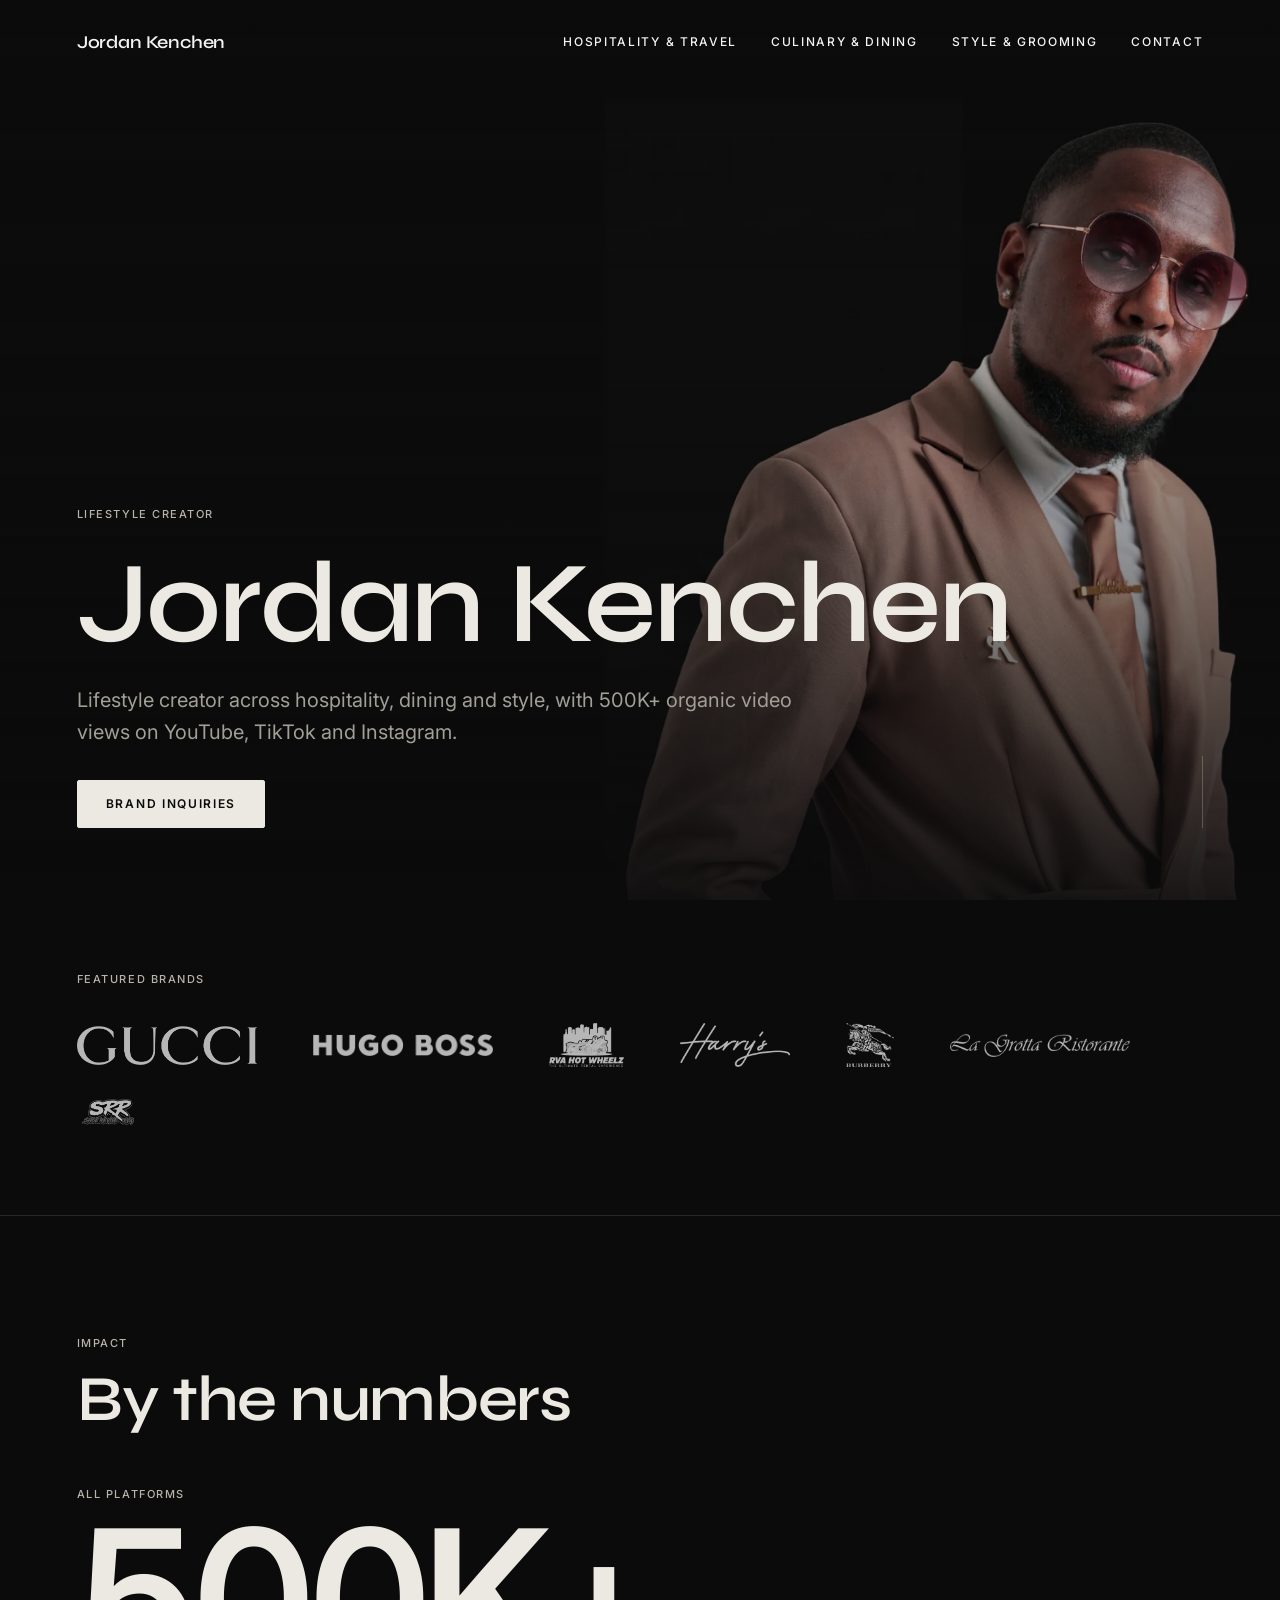
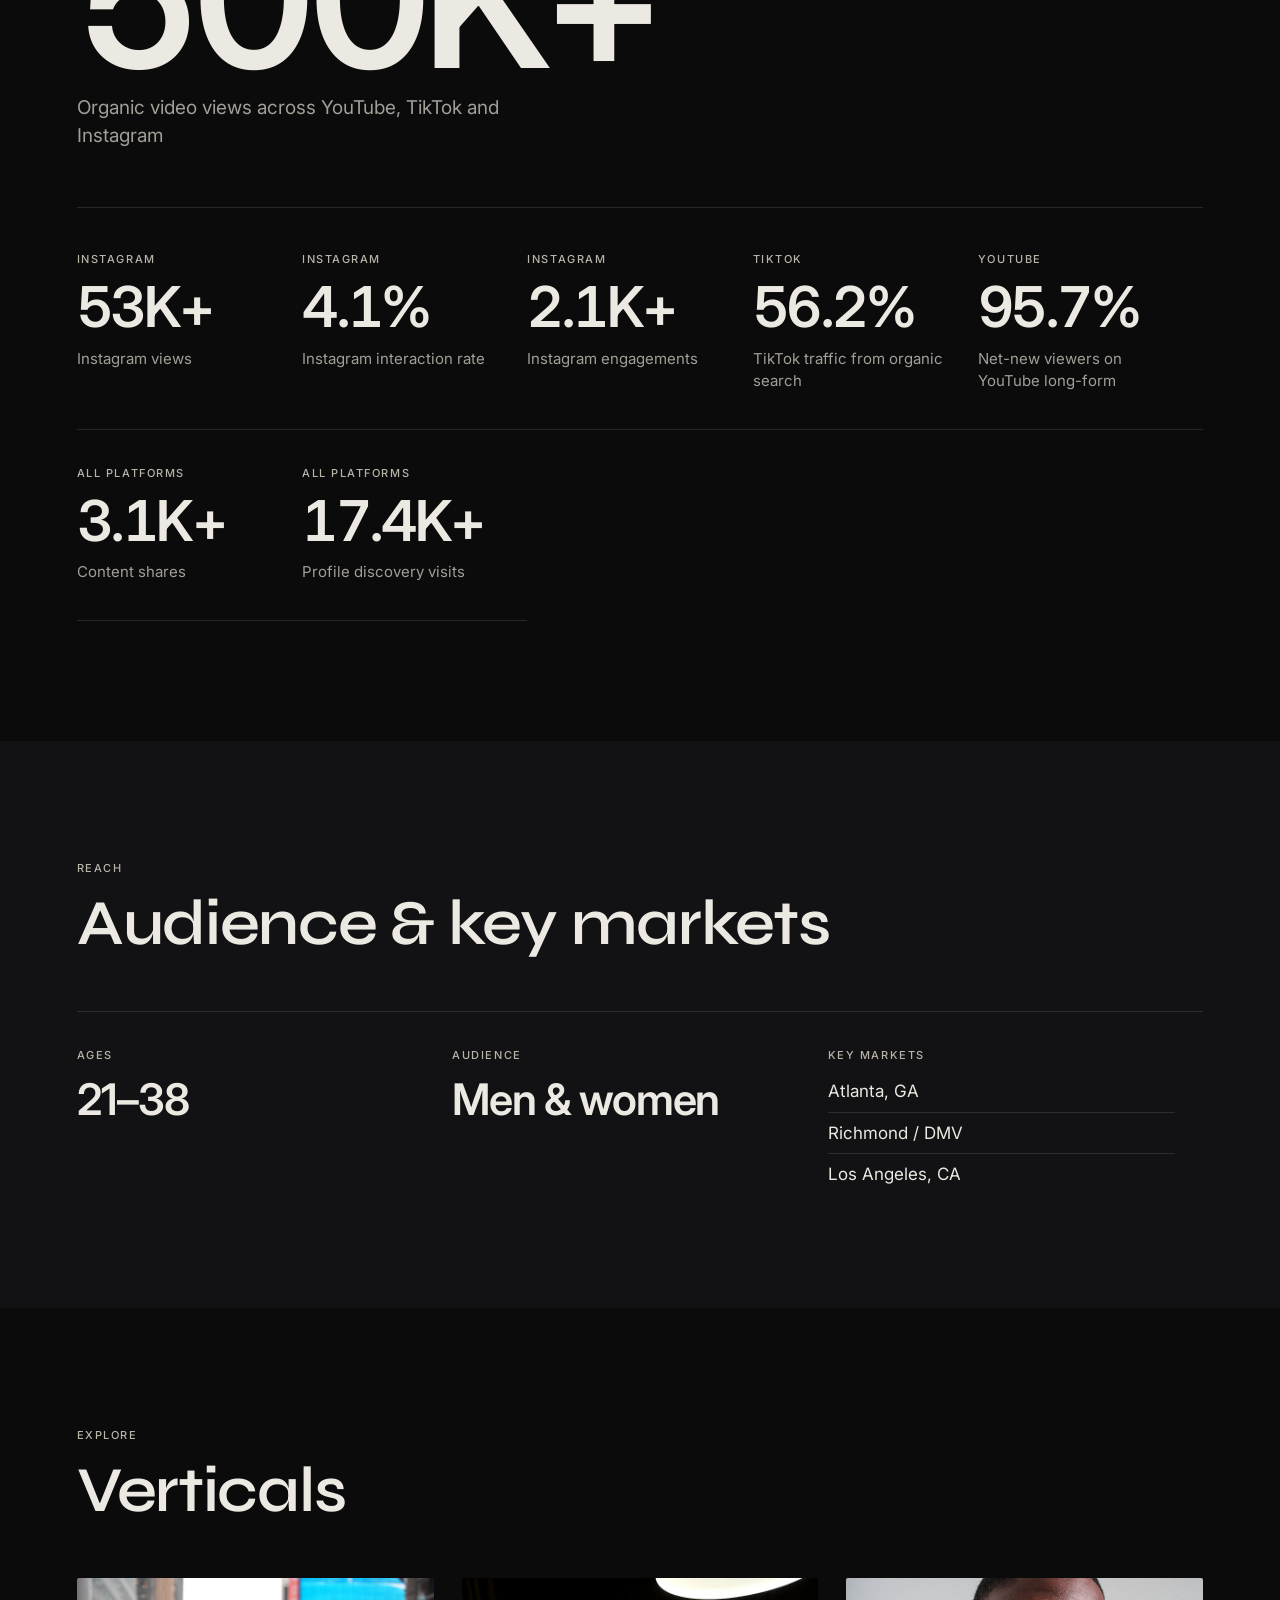
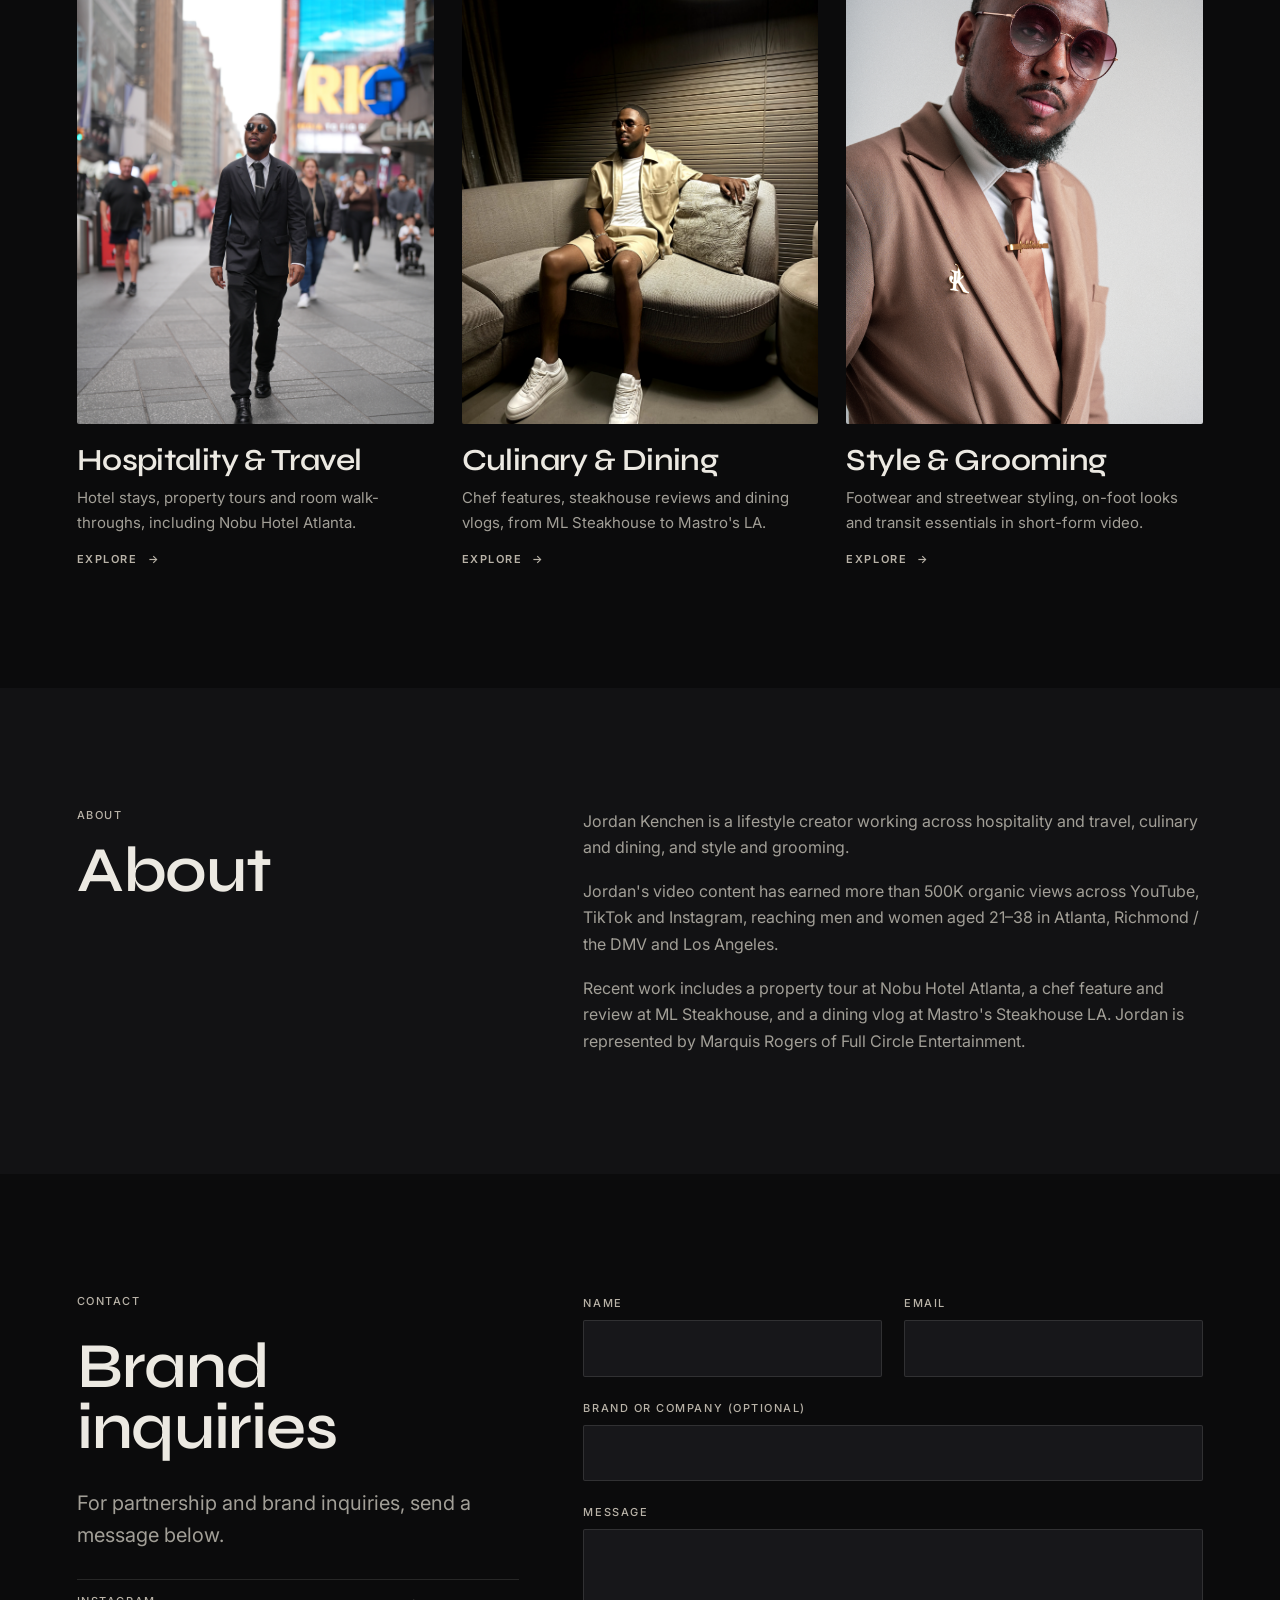
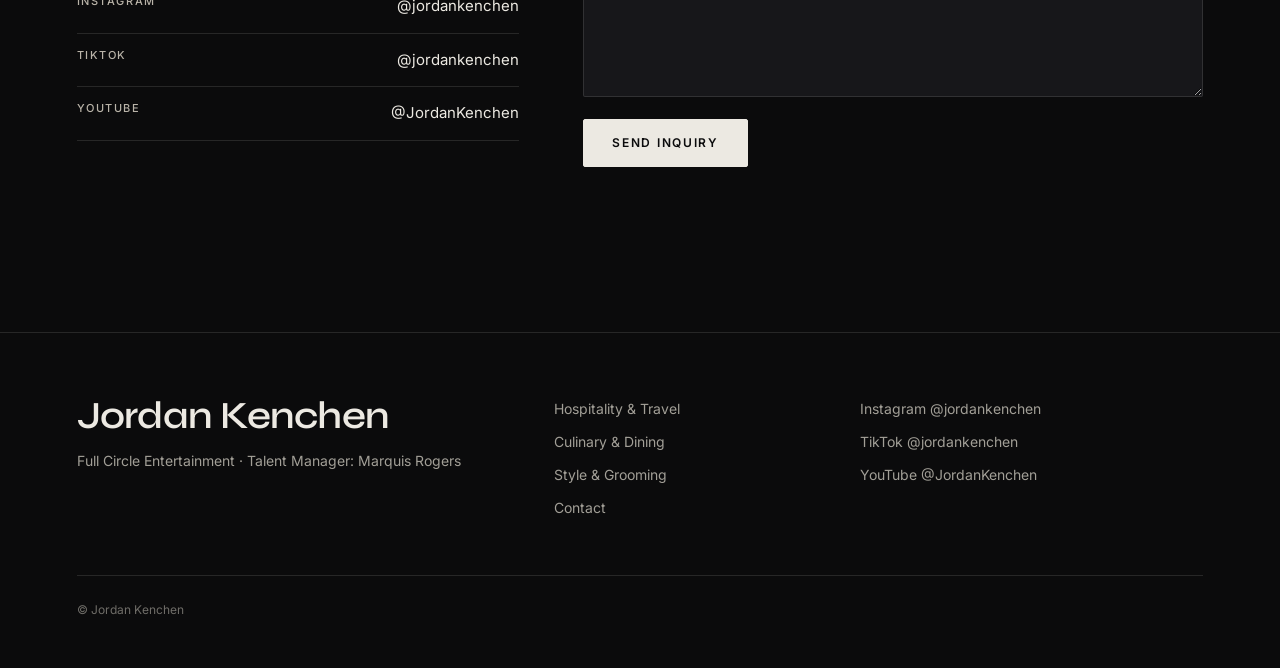
==== index.html @ 350a2467 "first commit" ====
<!doctype html>
<html lang="en">
<head>
  <meta charset="utf-8">
  <meta name="viewport" content="width=device-width, initial-scale=1">
  <title>Jordan Kenchen | Media Kit</title>
  <meta name="description" content="Jordan Kenchen is a lifestyle creator. Media kit and brand partnership portfolio, managed by Full Circle Management.">
  <meta name="theme-color" content="#0b0b0c">
  <meta property="og:type" content="website">
  <meta property="og:site_name" content="Jordan Kenchen">
  <meta property="og:title" content="Jordan Kenchen | Media Kit">
  <meta property="og:description" content="Jordan Kenchen is a lifestyle creator. Media kit and brand partnership portfolio, managed by Full Circle Management.">
  <meta property="og:image" content="/og-cover.jpg">
  <meta name="twitter:card" content="summary_large_image">
  <meta name="twitter:title" content="Jordan Kenchen | Media Kit">
  <meta name="twitter:description" content="Jordan Kenchen is a lifestyle creator. Media kit and brand partnership portfolio, managed by Full Circle Management.">
  <meta name="twitter:image" content="/og-cover.jpg">
  <link rel="icon" href="/favicon.svg" type="image/svg+xml">
  <link rel="preconnect" href="https://fonts.googleapis.com">
  <link rel="preconnect" href="https://fonts.gstatic.com" crossorigin>
  <link rel="stylesheet" href="https://fonts.googleapis.com/css2?family=Inter:wght@400;500;600&amp;family=Syne:wght@500;600;700&amp;display=swap">
  <link rel="stylesheet" href="/assets/css/style.css">
  <link rel="preload" as="fetch" href="/data/site.json" crossorigin>
  <link rel="preload" as="fetch" href="/data/home.json" crossorigin>
  <script>document.documentElement.classList.add('js')</script>
</head>
<body data-page="home">
  <a class="skip-link" href="#main">Skip to content</a>
  <header class="site-header" id="site-header">
    <a class="brand" href="/">Jordan Kenchen</a>
    <nav class="nav" aria-label="Primary">
      <a href="/hospitality-travel/">Hospitality &amp; Travel</a>
      <a href="/culinary-dining/">Culinary &amp; Dining</a>
      <a href="/style-grooming/">Style &amp; Grooming</a>
      <a href="/#contact">Contact</a>
    </nav>
    <button class="menu-btn" type="button" aria-expanded="false" aria-controls="menu">
      <span class="menu-btn__label">Menu</span><span class="menu-btn__bars" aria-hidden="true"></span>
    </button>
  </header>
  <div class="menu" id="menu">
    <nav class="menu-nav" aria-label="Mobile">
      <a href="/hospitality-travel/">Hospitality &amp; Travel</a>
      <a href="/culinary-dining/">Culinary &amp; Dining</a>
      <a href="/style-grooming/">Style &amp; Grooming</a>
      <a href="/#contact">Contact</a>
    </nav>
  </div>
  <noscript><p class="notice-bar">Please enable JavaScript to view this page.</p></noscript>
  <main id="main">
    <section class="hero" id="hero" aria-label="Introduction"></section>
    <section class="trust" id="logos" aria-label="Brands"></section>
    <section class="section" id="stats"></section>
    <section class="section section--raised" id="audience"></section>
    <section class="section" id="verticals"></section>
    <section class="section section--raised" id="about"></section>
    <section class="section" id="contact">
      <div class="wrap contact">
        <div class="contact__side">
          <p class="eyebrow reveal">Contact</p>
          <h2 class="display h-section reveal" id="contact-heading">Brand inquiries</h2>
          <p class="lede reveal" id="contact-intro"></p>
          <div id="contact-socials"></div>
        </div>
        <form class="form reveal" id="contact-form" action="https://api.web3forms.com/submit" method="POST">
          <input type="hidden" name="access_key" value="YOUR_WEB3FORMS_ACCESS_KEY">
          <input type="hidden" name="subject" value="New brand inquiry: Jordan Kenchen">
          <div class="hp" aria-hidden="true">
            <label>Leave this empty <input type="checkbox" name="botcheck" tabindex="-1" autocomplete="off"></label>
          </div>
          <div class="form__row">
            <div class="field">
              <label for="f-name">Name</label>
              <input id="f-name" name="name" type="text" autocomplete="name" required>
            </div>
            <div class="field">
              <label for="f-email">Email</label>
              <input id="f-email" name="email" type="email" autocomplete="email" required>
            </div>
          </div>
          <div class="field">
            <label for="f-company">Brand or company (optional)</label>
            <input id="f-company" name="company" type="text" autocomplete="organization">
          </div>
          <div class="field">
            <label for="f-message">Message</label>
            <textarea id="f-message" name="message" required></textarea>
          </div>
          <div>
            <button class="btn btn--primary" type="submit">Send inquiry</button>
          </div>
          <p class="form__status" id="form-status" role="status" aria-live="polite"></p>
        </form>
      </div>
    </section>
  </main>
  <footer class="footer" id="footer"></footer>
  <script type="module" src="/assets/js/app.js"></script>
</body>
</html>
---- assets/css/style.css ----
/* Jordan Kenchen media kit — dark editorial luxury. Tokens from the project brief, section 6. */

:root {
  --bg: #0b0b0c;
  --bg-raised: #121214;
  --bg-card: #17171a;
  --text: #ece9e2;
  --text-dim: #a29f97;
  --text-faint: #6f6d68;
  --metal: #b9b3a8;
  --metal-hi: #d8d2c6;
  --metal-lo: #7d786e;
  --line: rgba(236, 233, 226, .12);
  --line-strong: rgba(236, 233, 226, .24);

  --font-display: "Syne", "Helvetica Neue", Arial, sans-serif;
  --font-body: "Inter", system-ui, -apple-system, "Segoe UI", Roboto, Arial, sans-serif;
  --ease: cubic-bezier(.16, .84, .44, 1);

  --max: 1240px;
  --gutter: 6vw;
  --section: 120px;
  --radius: 2px;
}

*, *::before, *::after { box-sizing: border-box; }
html { color-scheme: dark; scroll-behavior: smooth; -webkit-text-size-adjust: 100%; }
html.menu-open { overflow: hidden; }
body {
  margin: 0;
  background: var(--bg);
  color: var(--text);
  font-family: var(--font-body);
  font-size: 16px;
  line-height: 1.65;
  font-weight: 400;
  -webkit-font-smoothing: antialiased;
  overflow-x: hidden;
}
img { display: block; max-width: 100%; }
a { color: inherit; text-decoration: none; }
button { font: inherit; color: inherit; background: none; border: 0; padding: 0; cursor: pointer; }
h1, h2, h3, p, ul, ol, figure, blockquote { margin: 0; }
ul, ol { padding: 0; list-style: none; }
[hidden] { display: none !important; }

:focus-visible { outline: 2px solid var(--metal-hi); outline-offset: 3px; }

.sr-only {
  position: absolute; width: 1px; height: 1px; padding: 0; margin: -1px;
  overflow: hidden; clip: rect(0, 0, 0, 0); white-space: nowrap; border: 0;
}
.skip-link {
  position: fixed; left: 12px; top: -60px; z-index: 300;
  background: var(--text); color: var(--bg); padding: 10px 16px; border-radius: var(--radius);
  font-size: 14px; font-weight: 500;
}
.skip-link:focus { top: 12px; }

.wrap { width: 100%; max-width: calc(var(--max) + 2 * var(--gutter)); margin-inline: auto; padding-inline: var(--gutter); }
.section { padding-block: var(--section); }
.section--raised { background: var(--bg-raised); }

/* ---------- Type ---------- */
.eyebrow {
  font-family: var(--font-body);
  font-size: 11px; line-height: 1.4; font-weight: 500;
  text-transform: uppercase; letter-spacing: .14em;
  color: var(--metal);
}
.display {
  font-family: var(--font-display);
  font-weight: 600; letter-spacing: -.02em; line-height: .95;
}
.h-hero { font-size: clamp(48px, 9vw, 128px); }
.h-section { font-size: clamp(34px, 5vw, 64px); }
.h-card { font-size: clamp(24px, 2.4vw, 32px); line-height: 1.05; }
.lede { font-size: clamp(17px, 1.6vw, 20px); line-height: 1.6; color: var(--text-dim); max-width: 56ch; }
.prose p + p { margin-top: 1.1em; }
.prose p { color: var(--text-dim); max-width: 62ch; }

.section-head { display: grid; gap: 18px; margin-bottom: 56px; }
.section-head .h-section { max-width: 18ch; }

/* ---------- Header ---------- */
.site-header {
  position: fixed; inset: 0 0 auto 0; z-index: 100;
  padding: 26px var(--gutter);
  display: flex; align-items: center; justify-content: space-between; gap: 24px;
  color: #fff;
  mix-blend-mode: difference;
  transition: padding .45s var(--ease);
}
.site-header.is-scrolled { padding-block: 16px; }
.brand {
  font-family: var(--font-display); font-weight: 600; font-size: 18px; letter-spacing: -.01em; line-height: 1;
}
.nav { display: flex; gap: 34px; align-items: center; }
.nav a, .menu-nav a {
  position: relative; font-size: 12px; font-weight: 500; text-transform: uppercase; letter-spacing: .14em;
  padding-block: 6px;
}
.nav a::after {
  content: ""; position: absolute; left: 0; bottom: 0; height: 1px; width: 0; background: currentColor;
  transition: width .35s var(--ease);
}
.nav a:hover::after, .nav a:focus-visible::after, .nav a[aria-current="page"]::after { width: 100%; }
.menu-btn { display: none; align-items: center; gap: 10px; font-size: 12px; font-weight: 500; text-transform: uppercase; letter-spacing: .14em; color: inherit; }
.menu-btn__bars { position: relative; width: 22px; height: 9px; }
.menu-btn__bars::before, .menu-btn__bars::after {
  content: ""; position: absolute; left: 0; right: 0; height: 1px; background: currentColor;
  transition: transform .35s var(--ease), top .35s var(--ease);
}
.menu-btn__bars::before { top: 0; }
.menu-btn__bars::after { top: 8px; }
.menu-btn[aria-expanded="true"] .menu-btn__bars::before { top: 4px; transform: rotate(45deg); }
.menu-btn[aria-expanded="true"] .menu-btn__bars::after { top: 4px; transform: rotate(-45deg); }

.menu {
  position: fixed; inset: 0; z-index: 90; background: var(--bg);
  display: flex; flex-direction: column; justify-content: center; padding: 96px var(--gutter) 48px;
  opacity: 0; visibility: hidden; transition: opacity .35s var(--ease), visibility 0s linear .35s;
}
.menu.is-open { opacity: 1; visibility: visible; transition-delay: 0s; }
.menu-nav { display: grid; gap: 4px; }
.menu-nav a {
  font-family: var(--font-display); font-size: clamp(32px, 9vw, 52px); font-weight: 600;
  text-transform: none; letter-spacing: -.02em; line-height: 1.15; padding-block: 8px; color: var(--text);
}
.menu-nav a::after { display: none; }

/* ---------- Buttons ---------- */
.btn {
  display: inline-flex; align-items: center; justify-content: center; gap: 12px;
  min-height: 48px; padding: 0 28px; border-radius: var(--radius);
  font-size: 12px; font-weight: 600; text-transform: uppercase; letter-spacing: .14em;
  transition: background .35s var(--ease), color .35s var(--ease), border-color .35s var(--ease);
}
.btn--primary { background: var(--text); color: var(--bg); border: 1px solid var(--text); }
.btn--primary:hover { background: var(--metal-hi); border-color: var(--metal-hi); }
.btn--ghost { border: 1px solid var(--line-strong); color: var(--text); }
.btn--ghost:hover { border-color: var(--metal-hi); color: var(--metal-hi); }
.btn[disabled] { opacity: .55; cursor: progress; }

/* ---------- Hero ---------- */
.hero { position: relative; min-height: 100svh; display: flex; align-items: flex-end; overflow: hidden; background: var(--bg-card); }
.hero--page { min-height: 68svh; }
.hero__media { position: absolute; inset: 0; overflow: hidden; }
.hero__media img { width: 100%; height: 100%; object-fit: cover; transform: scale(1.08); will-change: transform; }
.hero__scrim { position: absolute; inset: 0; background: linear-gradient(180deg, rgba(11,11,12,.45) 0%, rgba(11,11,12,.15) 38%, rgba(11,11,12,.92) 100%); }
.hero__inner { position: relative; width: 100%; padding-block: 140px 72px; display: grid; gap: 26px; }
.hero__inner .display { max-width: 12ch; }
.hero--page .hero__inner .display { max-width: 16ch; font-size: clamp(44px, 7.5vw, 104px); }
.hero__actions { display: flex; flex-wrap: wrap; gap: 14px; margin-top: 6px; }
.scroll-cue { position: absolute; right: var(--gutter); bottom: 72px; width: 1px; height: 72px; background: var(--line-strong); overflow: hidden; }
.scroll-cue::after {
  content: ""; position: absolute; left: 0; top: -40%; width: 1px; height: 40%; background: var(--metal-hi);
  animation: cue 2.2s var(--ease) infinite;
}
@keyframes cue { 0% { top: -40%; } 100% { top: 100%; } }

/* ---------- Trust strip ---------- */
.trust { padding-block: 72px; border-bottom: 1px solid var(--line); }
.trust__head { margin-bottom: 36px; }
.logos { display: flex; flex-wrap: wrap; align-items: center; gap: 32px 56px; }
.logo { height: 44px; display: flex; align-items: center; }
.logo img {
  height: 100%; width: auto; max-width: 180px; object-fit: contain;
  filter: grayscale(1) brightness(0) invert(1); opacity: .7; transition: opacity .35s var(--ease);
}
.logo:hover img { opacity: 1; }
.logo__text { font-size: 12px; font-weight: 500; text-transform: uppercase; letter-spacing: .14em; color: var(--text-faint); white-space: nowrap; }

/* ---------- Stats ---------- */
.stats-lead { display: grid; gap: 14px; padding-bottom: 56px; border-bottom: 1px solid var(--line); margin-bottom: 8px; }
/* Numbers use Inter, not Syne: Syne's digits vary in height ("1" is short, "5" is tall). Inter's lining figures share one height. */
.stat__value {
  font-family: var(--font-body); font-weight: 600; letter-spacing: -.045em; line-height: 1;
  font-variant-numeric: lining-nums tabular-nums; font-feature-settings: "lnum" 1, "tnum" 1; color: var(--text);
}
.stats-lead .stat__value { font-size: clamp(76px, 15vw, 210px); }
.stat__label { color: var(--text-dim); max-width: 38ch; font-size: 15px; line-height: 1.5; }
.stats-lead .stat__label { font-size: clamp(16px, 1.5vw, 19px); }
.stats-grid { display: grid; grid-template-columns: repeat(auto-fit, minmax(210px, 1fr)); }
.stats-grid .stat { display: grid; align-content: start; gap: 12px; padding: 36px 28px 36px 0; border-bottom: 1px solid var(--line); }
.stats-grid .stat__value { font-size: clamp(40px, 4.4vw, 60px); }

/* ---------- Audience ---------- */
.audience { display: grid; grid-template-columns: repeat(3, 1fr); border-top: 1px solid var(--line); }
.audience__cell { display: grid; align-content: start; gap: 14px; padding: 36px 28px 0 0; }
.audience__value { font-family: var(--font-body); font-weight: 600; font-size: clamp(28px, 3.4vw, 46px); line-height: 1.05; letter-spacing: -.03em; font-variant-numeric: lining-nums; font-feature-settings: "lnum" 1; }
.markets { display: grid; gap: 6px; font-size: 17px; color: var(--text); }
.markets li + li { border-top: 1px solid var(--line); padding-top: 6px; }

/* ---------- Vertical cards ---------- */
.cards { display: grid; grid-template-columns: repeat(3, 1fr); gap: 28px; }
.card { display: grid; gap: 20px; align-content: start; }
.card__media { position: relative; overflow: hidden; aspect-ratio: 4 / 5; background: var(--bg-card); border-radius: var(--radius); }
.card__media img { position: absolute; inset: 0; width: 100%; height: 100%; object-fit: cover; transition: transform 1.2s var(--ease); }
.card:hover .card__media img { transform: scale(1.06); }
.card__body { display: grid; gap: 10px; }
.card__body p { color: var(--text-dim); font-size: 15px; max-width: 40ch; }
.card__more { font-size: 11px; font-weight: 600; text-transform: uppercase; letter-spacing: .14em; color: var(--metal); display: inline-flex; gap: 10px; align-items: center; margin-top: 4px; }
.card__more span { transition: transform .35s var(--ease); }
.card:hover .card__more span { transform: translateX(6px); }

/* ---------- About ---------- */
.about { display: grid; grid-template-columns: minmax(0, 5fr) minmax(0, 7fr); gap: 64px; align-items: start; }

/* ---------- Text blocks (vertical pages) ---------- */
.text-block { display: grid; grid-template-columns: minmax(0, 4fr) minmax(0, 8fr); gap: 48px; padding-block: 40px; border-top: 1px solid var(--line); }
.text-block:last-child { border-bottom: 1px solid var(--line); }
.text-block--solo { grid-template-columns: 1fr; }
.section:empty, .trust:empty, .hero:empty, .footer:empty { display: none; }

/* ---------- Video ---------- */
.video { position: relative; background: var(--bg-card); border-radius: var(--radius); overflow: hidden; }
.video--wide { aspect-ratio: 16 / 9; }
.video--vertical { aspect-ratio: 9 / 16; }
.video--tiktok { aspect-ratio: var(--tiktok-ratio, 9 / 16); } /* raise if the TikTok embed scrolls or clips (see report) */
.video iframe, .video img, .video__facade { position: absolute; inset: 0; width: 100%; height: 100%; border: 0; }
.video img { object-fit: cover; }
.video__facade { display: grid; place-items: center; text-align: left; background: var(--bg-card); }
.video__facade::after { content: ""; position: absolute; inset: 0; background: linear-gradient(180deg, rgba(11,11,12,0) 45%, rgba(11,11,12,.7) 100%); pointer-events: none; }
.video__play {
  position: relative; z-index: 1; width: 64px; height: 64px; border-radius: 50%;
  border: 1px solid rgba(236,233,226,.6); display: grid; place-items: center; color: var(--text);
  transition: background .35s var(--ease), color .35s var(--ease), border-color .35s var(--ease);
}
.video__facade:hover .video__play, .video__facade:focus-visible .video__play { background: var(--text); color: var(--bg); border-color: var(--text); }
.video__play svg { width: 20px; height: 20px; margin-left: 3px; }
.video__title { position: absolute; z-index: 1; left: 18px; right: 18px; bottom: 16px; font-size: 14px; font-weight: 500; line-height: 1.35; color: var(--text); }
.video-item { display: grid; gap: 12px; align-content: start; }
.video-meta { display: grid; gap: 4px; }
.video-meta__caption { font-size: 14px; color: var(--text-dim); }
.video-meta a { font-size: 11px; font-weight: 600; text-transform: uppercase; letter-spacing: .14em; color: var(--metal); width: fit-content; border-bottom: 1px solid var(--line-strong); padding-bottom: 2px; }
.video-meta a:hover { color: var(--metal-hi); border-color: var(--metal-hi); }

.videos-wide { display: grid; gap: 28px; grid-template-columns: repeat(auto-fit, minmax(min(100%, 460px), 1fr)); }
.videos-vertical { display: grid; gap: 20px; grid-template-columns: repeat(auto-fill, minmax(220px, 1fr)); margin-top: 56px; }
.videos-wide:empty, .videos-vertical:empty { display: none; }
.videos-wide:empty + .videos-vertical { margin-top: 0; }

/* ---------- Gallery strip ---------- */
.gallery { overflow-x: auto; padding-block: 8px; scrollbar-width: thin; scrollbar-color: var(--metal-lo) transparent; }
.gallery--linked { overflow: hidden; }
.gallery__track { display: flex; gap: 16px; width: max-content; padding-inline: var(--gutter); will-change: transform; }
.gallery__item { flex: 0 0 auto; width: clamp(240px, 32vw, 420px); aspect-ratio: 4 / 5; background: var(--bg-card); border-radius: var(--radius); overflow: hidden; position: relative; }
.gallery__item img { position: absolute; inset: 0; width: 100%; height: 100%; object-fit: cover; transition: transform 1.2s var(--ease); }
.gallery__item:hover img { transform: scale(1.06); }

/* ---------- CTA ---------- */
.cta { text-align: left; border-top: 1px solid var(--line); }
.cta__link { display: inline-flex; align-items: baseline; gap: 22px; font-family: var(--font-display); font-weight: 600; letter-spacing: -.02em; line-height: 1; font-size: clamp(40px, 7vw, 96px); }
.cta__link span { color: var(--metal); transition: transform .45s var(--ease); }
.cta__link:hover span { transform: translateX(10px); }
.cta__link:hover { color: var(--metal-hi); }

/* ---------- Contact ---------- */
.contact { display: grid; grid-template-columns: minmax(0, 5fr) minmax(0, 7fr); gap: 64px; align-items: start; }
.contact__side { display: grid; gap: 28px; }
.socials { display: grid; gap: 0; }
.socials a { display: flex; justify-content: space-between; gap: 16px; padding: 14px 0; border-top: 1px solid var(--line); font-size: 15px; transition: color .35s var(--ease); }
.socials li:last-child a { border-bottom: 1px solid var(--line); }
.socials a:hover { color: var(--metal-hi); }
.socials .eyebrow { color: var(--metal); }
.form { display: grid; gap: 22px; }
.form__row { display: grid; grid-template-columns: 1fr 1fr; gap: 22px; }
.field { display: grid; gap: 8px; }
.field label { font-size: 11px; font-weight: 500; text-transform: uppercase; letter-spacing: .14em; color: var(--metal); }
.field input, .field textarea {
  width: 100%; font: inherit; font-size: 16px; color: var(--text); background: var(--bg-card);
  border: 1px solid var(--line); border-radius: var(--radius); padding: 14px 16px;
  transition: border-color .35s var(--ease);
}
.field textarea { min-height: 168px; resize: vertical; }
.field input:hover, .field textarea:hover { border-color: var(--line-strong); }
.field input:focus-visible, .field textarea:focus-visible { outline: none; border-color: var(--metal-hi); box-shadow: none; }
.form__status { min-height: 1.5em; font-size: 15px; color: var(--text-dim); }
.form__status.is-error { color: var(--text); border-left: 2px solid var(--metal); padding-left: 12px; }
.form__status.is-ok { color: var(--text); border-left: 2px solid var(--metal-hi); padding-left: 12px; }
.hp { position: absolute; left: -9999px; width: 1px; height: 1px; overflow: hidden; }

/* ---------- Footer ---------- */
.footer { border-top: 1px solid var(--line); padding-block: 64px 48px; }
.footer__grid { display: grid; grid-template-columns: minmax(0, 5fr) minmax(0, 3fr) minmax(0, 4fr); gap: 48px; }
.footer__brand { font-family: var(--font-display); font-weight: 600; font-size: clamp(28px, 3vw, 40px); letter-spacing: -.02em; line-height: 1; margin-bottom: 14px; }
.footer__meta { color: var(--text-dim); font-size: 14px; }
.footer__col { display: grid; gap: 10px; align-content: start; }
.footer__col a { font-size: 14px; color: var(--text-dim); transition: color .35s var(--ease); width: fit-content; }
.footer__col a:hover { color: var(--metal-hi); }
.footer__note { margin-top: 56px; padding-top: 24px; border-top: 1px solid var(--line); color: var(--text-faint); font-size: 12px; }

/* ---------- Fallback / noscript ---------- */
.notice { padding: 160px var(--gutter) 80px; text-align: left; color: var(--text-dim); max-width: 60ch; }
.notice-bar { padding: 120px var(--gutter) 0; color: var(--text-dim); }

/* ---------- Reveal (only hidden when JS is running) ---------- */
.js .reveal { opacity: 0; transform: translateY(24px); transition: opacity .9s var(--ease), transform 1s var(--ease); }
.js .reveal.in { opacity: 1; transform: none; }
.js .reveal-scale { opacity: 0; transform: scale(1.06); transition: opacity 1.3s var(--ease), transform 1.3s var(--ease); }
.js .reveal-scale.in { opacity: 1; transform: none; }

/* ---------- Responsive ---------- */
@media (max-width: 960px) {
  .cards { grid-template-columns: 1fr; gap: 56px; }
  .card__media { aspect-ratio: 4 / 3; }
  .about, .contact, .text-block { grid-template-columns: 1fr; gap: 32px; }
  .footer__grid { grid-template-columns: 1fr; gap: 36px; }
  .audience { grid-template-columns: 1fr; }
  .audience__cell { padding-bottom: 36px; border-bottom: 1px solid var(--line); }
  .audience__cell:last-child { border-bottom: 0; }
}
@media (max-width: 860px) {
  .nav { gap: 18px; flex-wrap: wrap; justify-content: flex-end; }
  .js .nav { display: none; }          /* without JS the links stay visible */
  .js .menu-btn { display: inline-flex; }
}
@media (max-width: 720px) {
  :root { --section: 72px; }
  .site-header { padding-block: 20px; }
  .form__row { grid-template-columns: 1fr; }
  .section-head { margin-bottom: 36px; }
  .trust { padding-block: 56px; }
  .logos { gap: 28px 36px; }
  .hero__inner { padding-block: 120px 56px; }
  .scroll-cue { display: none; }
  .stats-grid { grid-template-columns: repeat(2, 1fr); }
  .stats-grid .stat { padding: 28px 16px 28px 0; }
  .videos-vertical { display: flex; overflow-x: auto; scroll-snap-type: x mandatory; gap: 14px; padding-bottom: 8px; margin-inline: calc(-1 * var(--gutter)); padding-inline: var(--gutter); }
  .videos-vertical > * { flex: 0 0 72%; scroll-snap-align: start; }
}

/* ---------- Reduced motion ---------- */
@media (prefers-reduced-motion: reduce) {
  html { scroll-behavior: auto; }
  *, *::before, *::after { animation: none !important; transition: none !important; }
  .js .reveal, .js .reveal-scale { opacity: 1; transform: none; }
  .hero__media img { transform: none; will-change: auto; }
  .card:hover .card__media img, .gallery__item:hover img { transform: none; }
  .scroll-cue::after { display: none; }
}
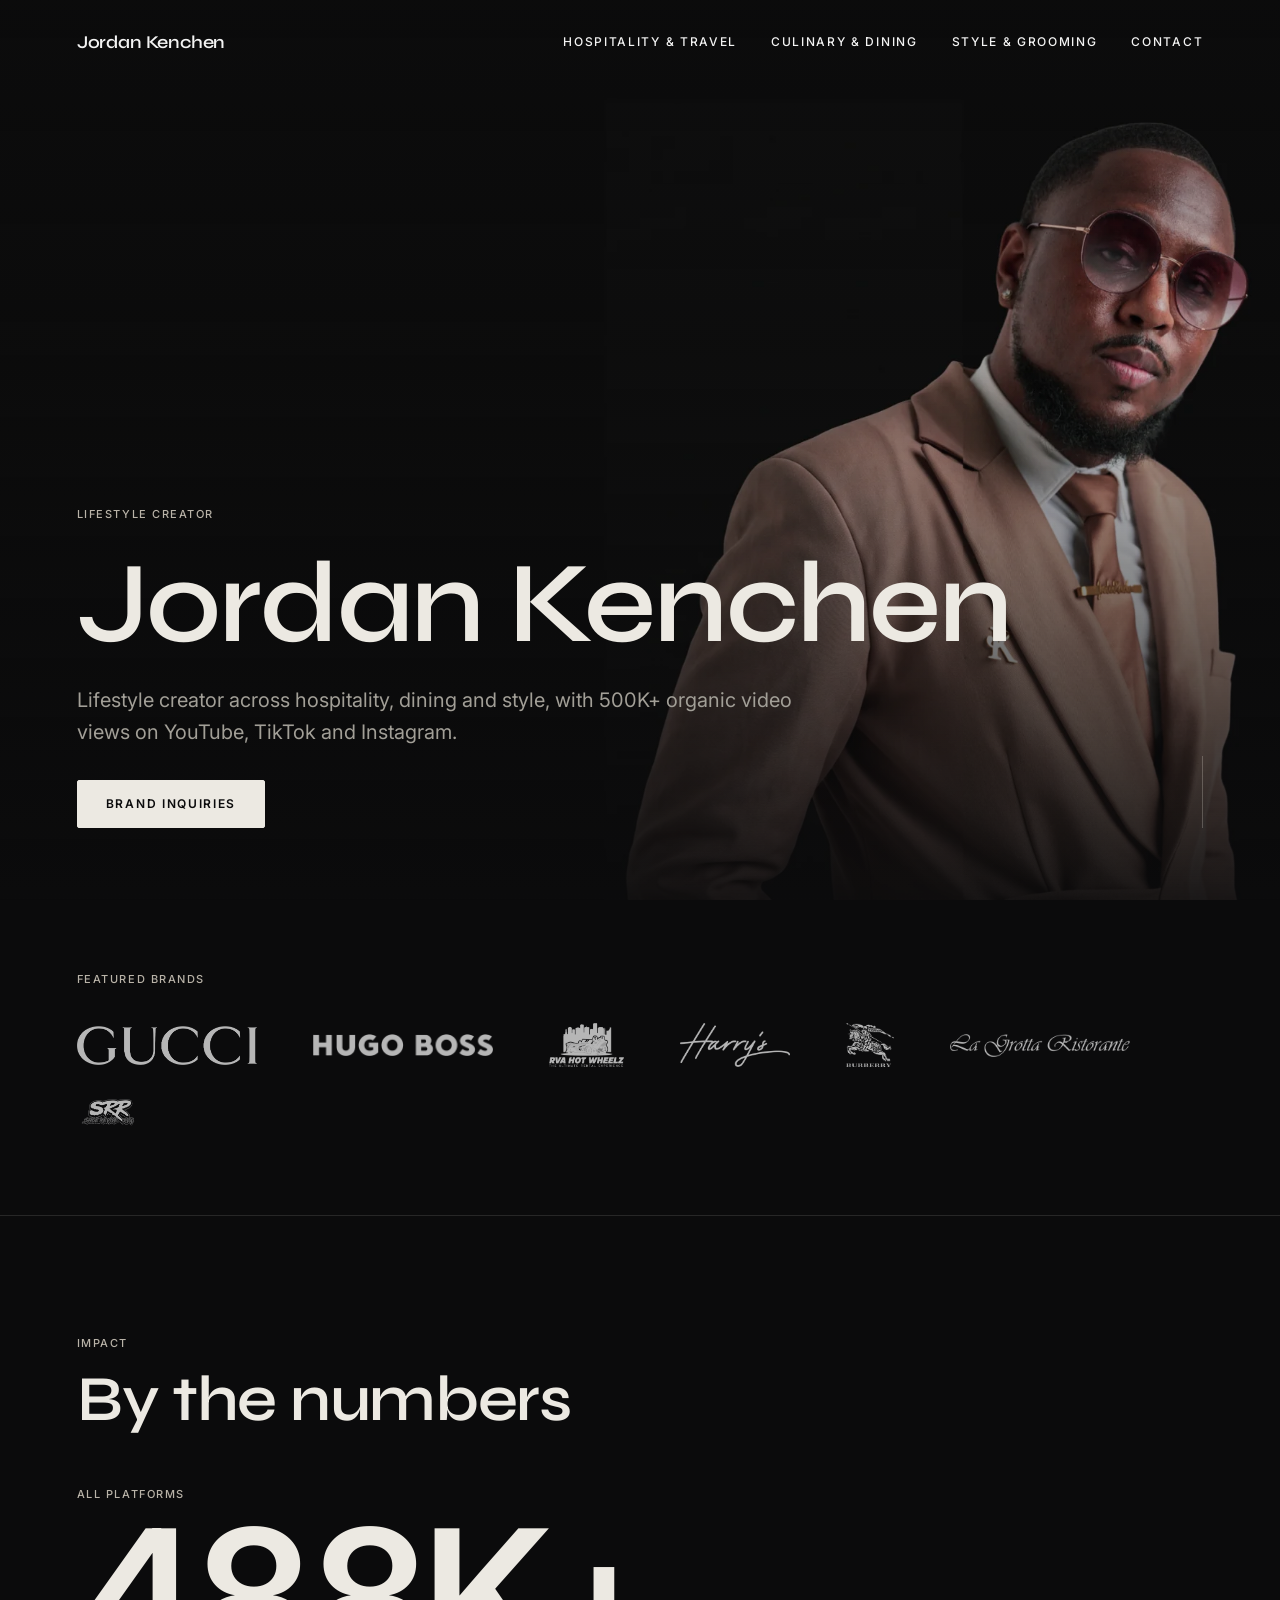
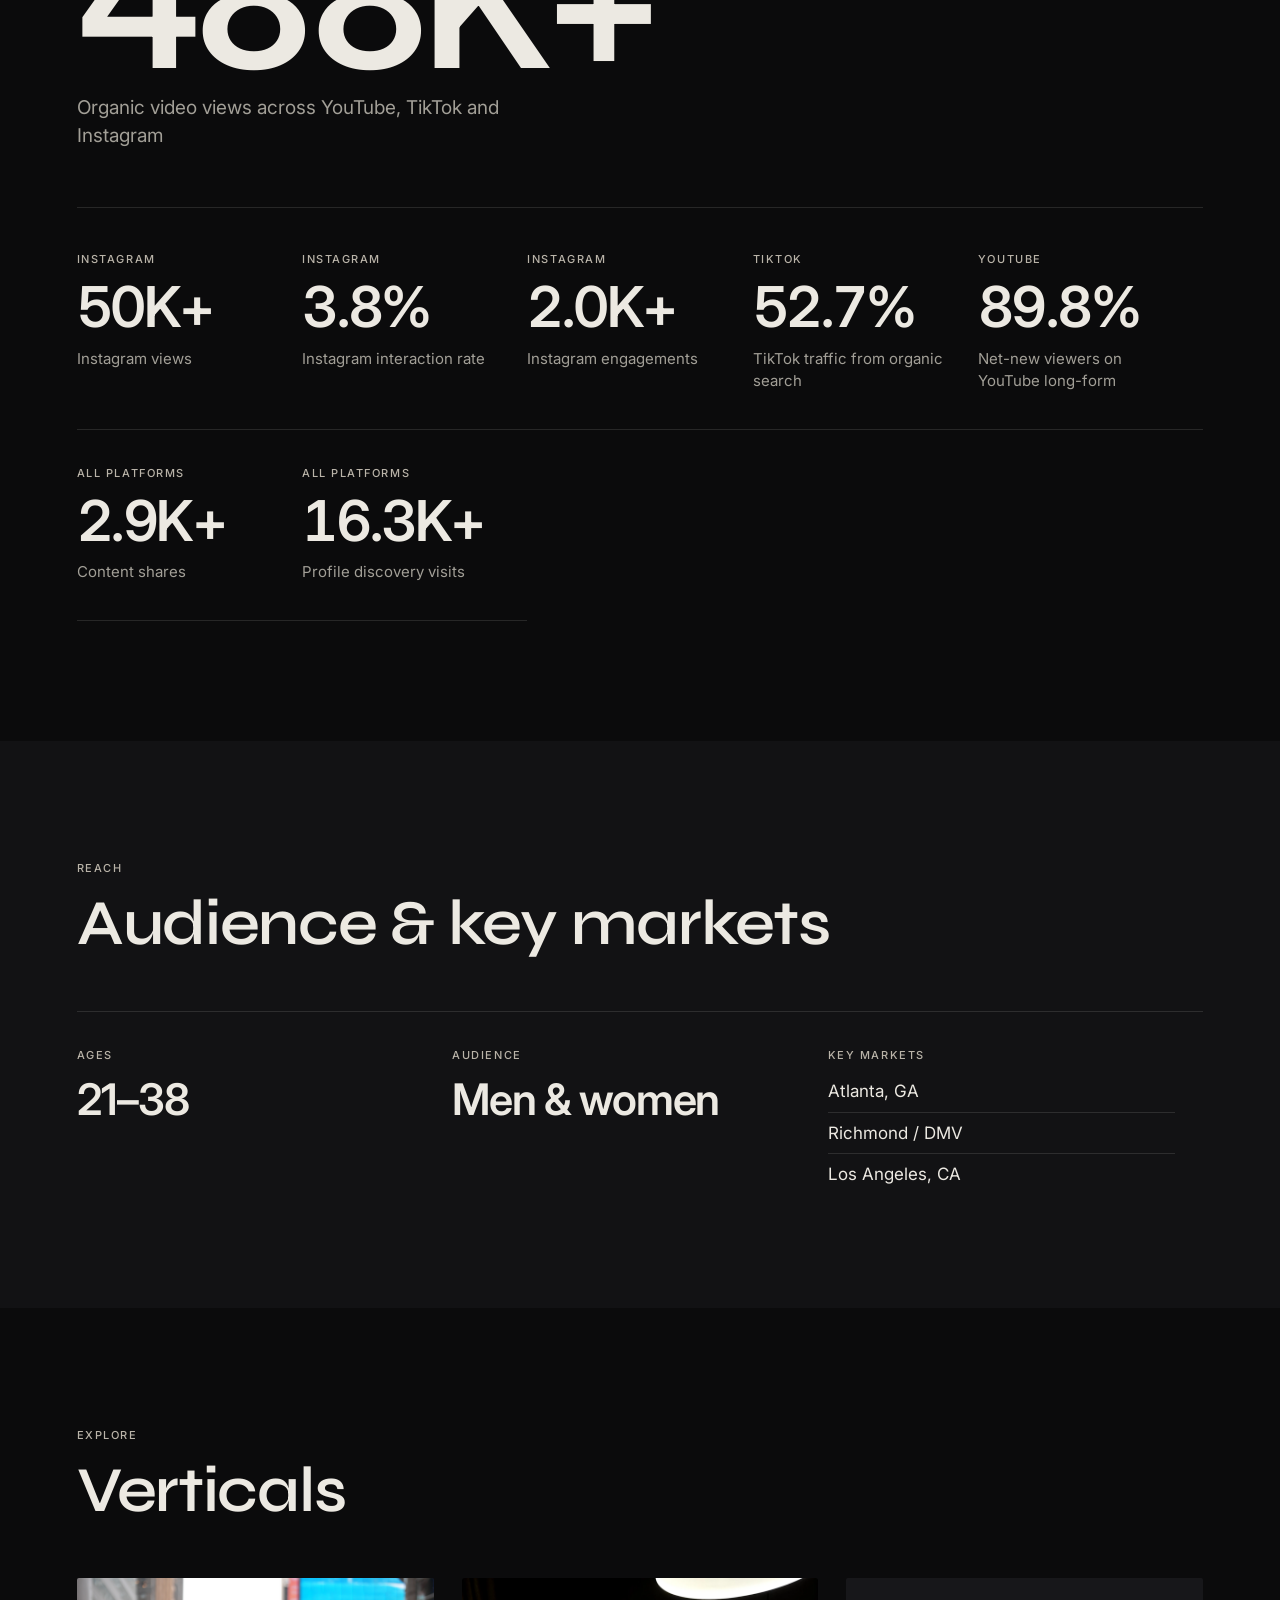
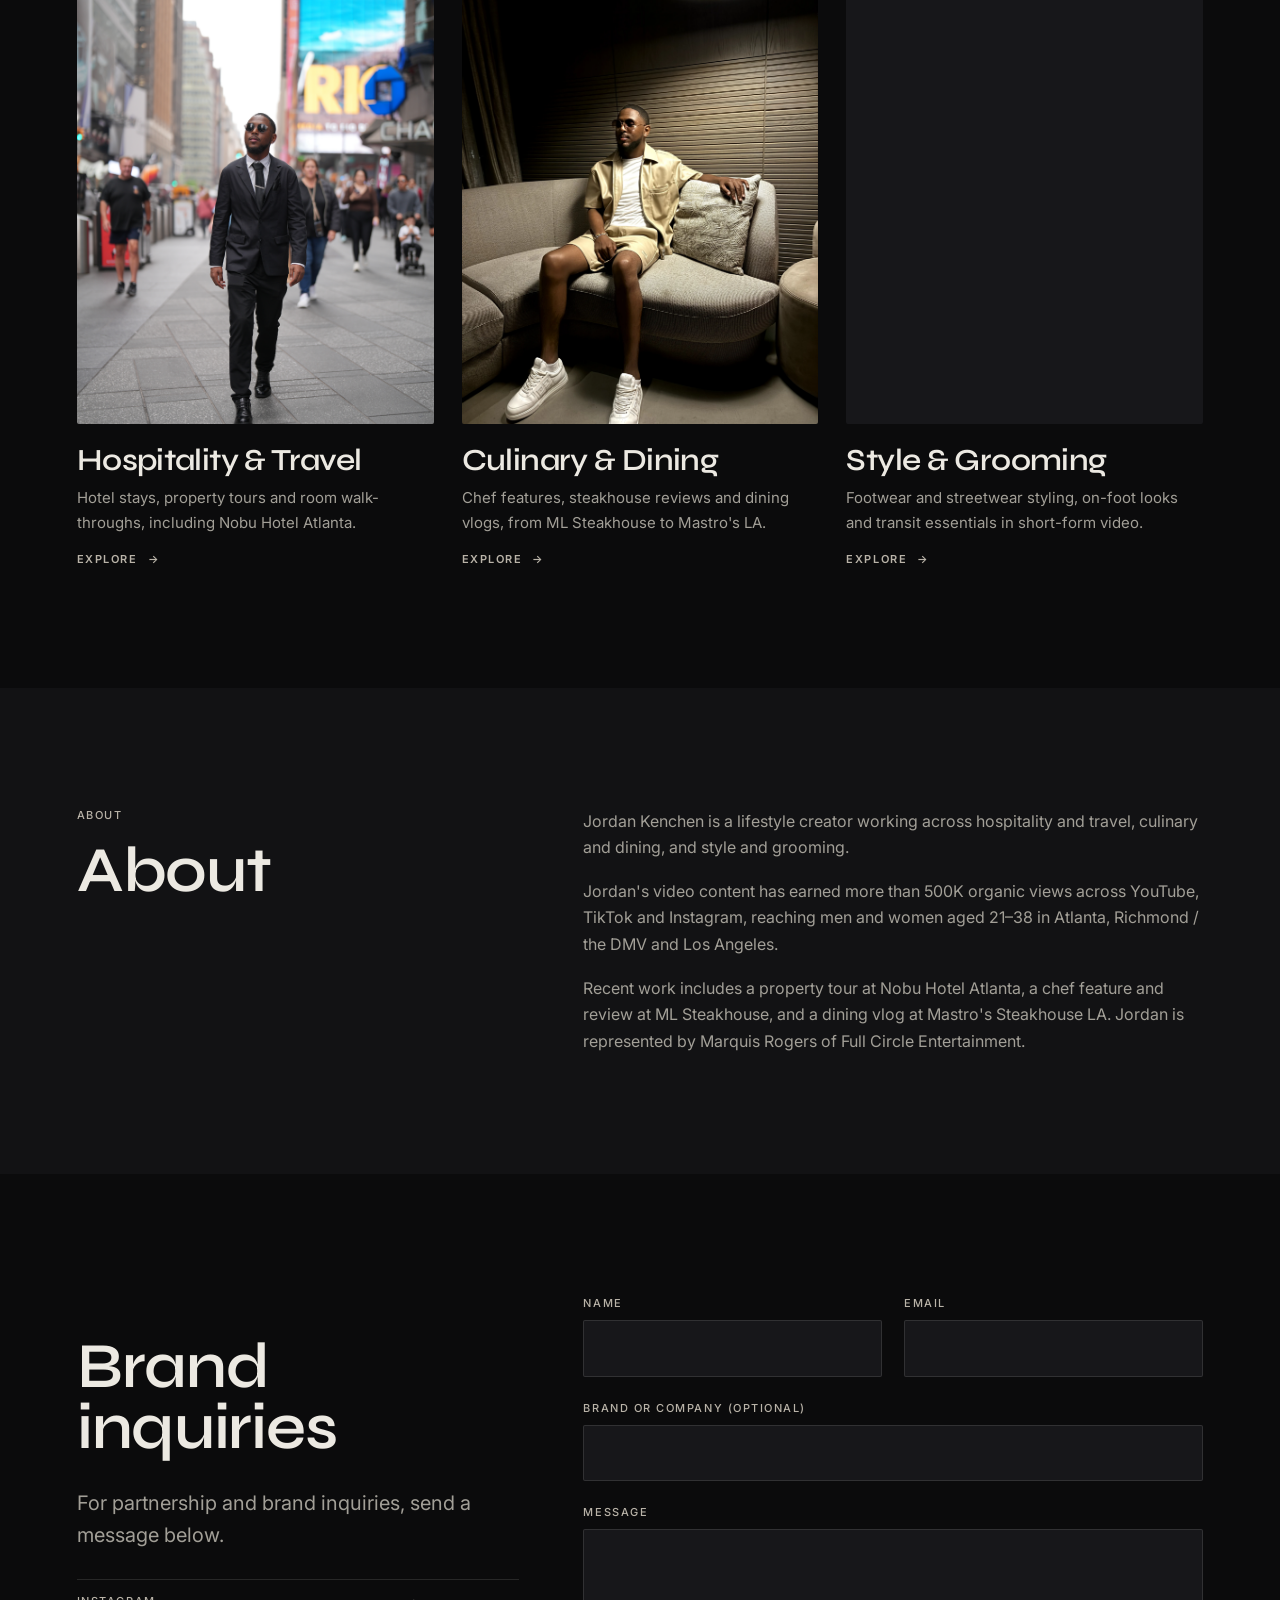
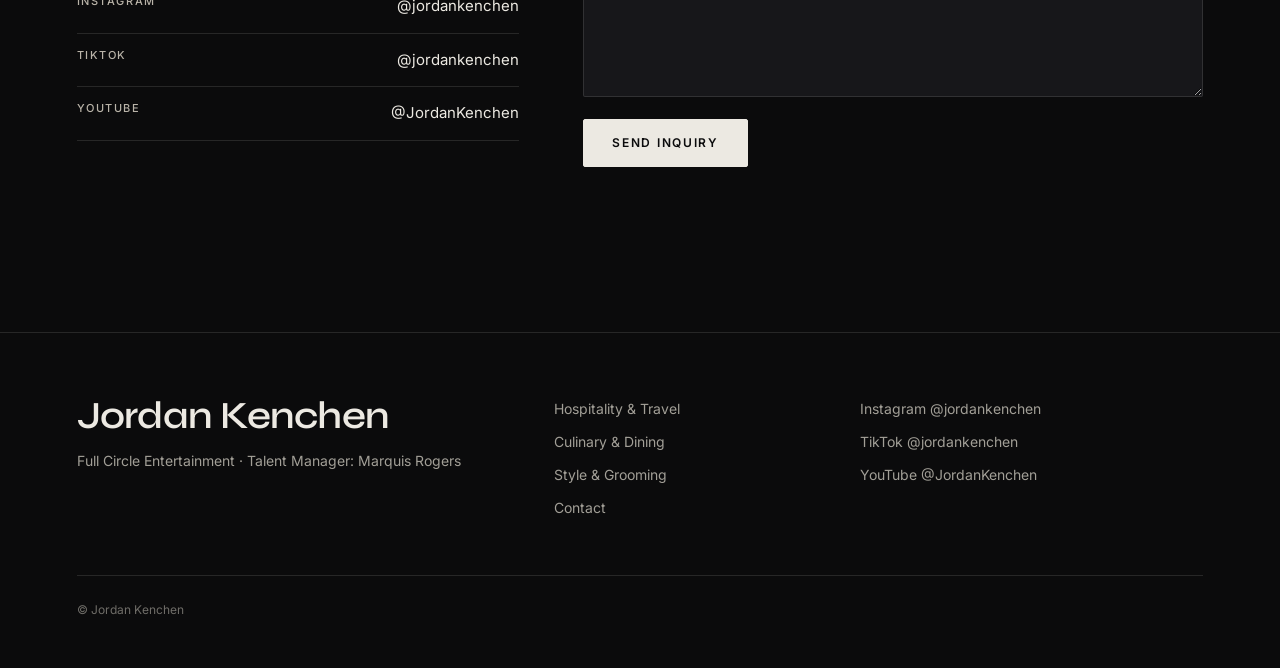
==== commit 2d20d79d: "w3 added" ====
--- a/index.html
+++ b/index.html
@@ -63,7 +63,7 @@
           <div id="contact-socials"></div>
         </div>
         <form class="form reveal" id="contact-form" action="https://api.web3forms.com/submit" method="POST">
-          <input type="hidden" name="access_key" value="YOUR_WEB3FORMS_ACCESS_KEY">
+          <input type="hidden" name="access_key" value="8432781b-708f-4a04-b838-6b15ff58adf9">
           <input type="hidden" name="subject" value="New brand inquiry: Jordan Kenchen">
           <div class="hp" aria-hidden="true">
             <label>Leave this empty <input type="checkbox" name="botcheck" tabindex="-1" autocomplete="off"></label>
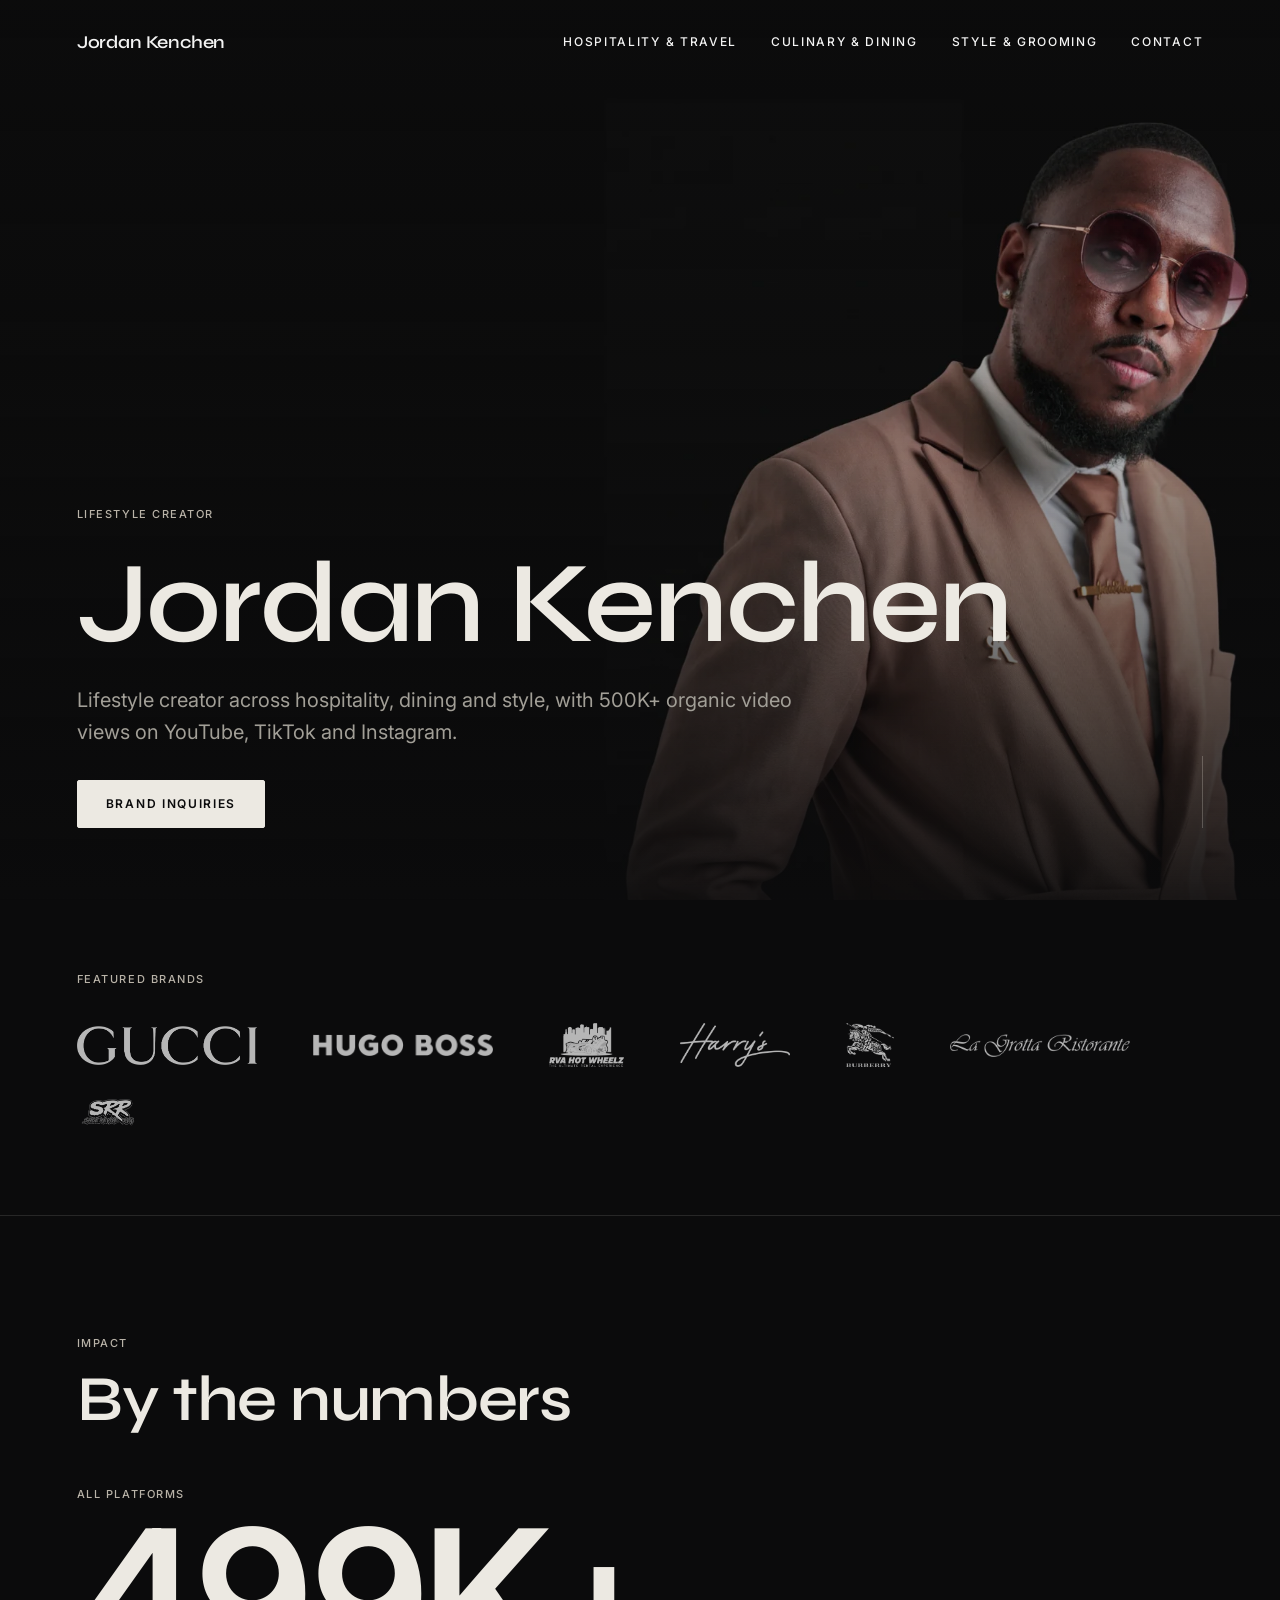
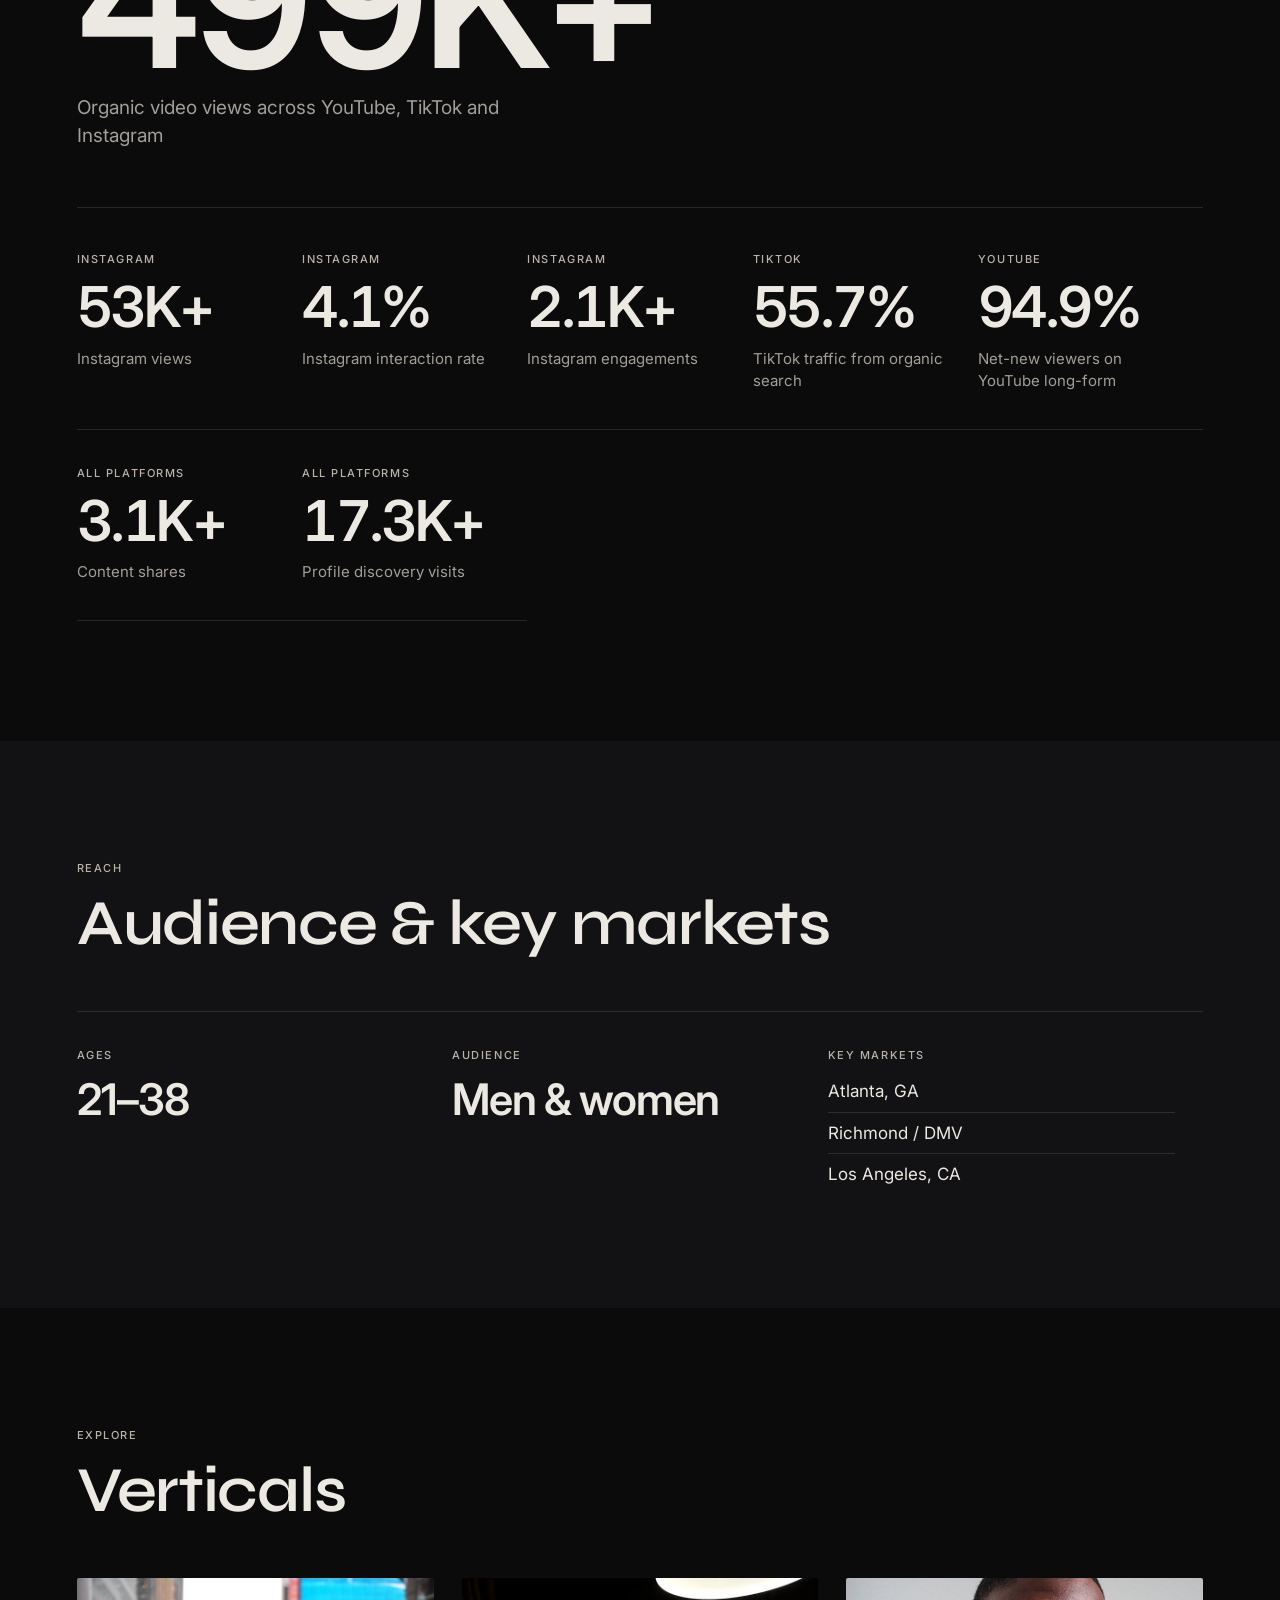
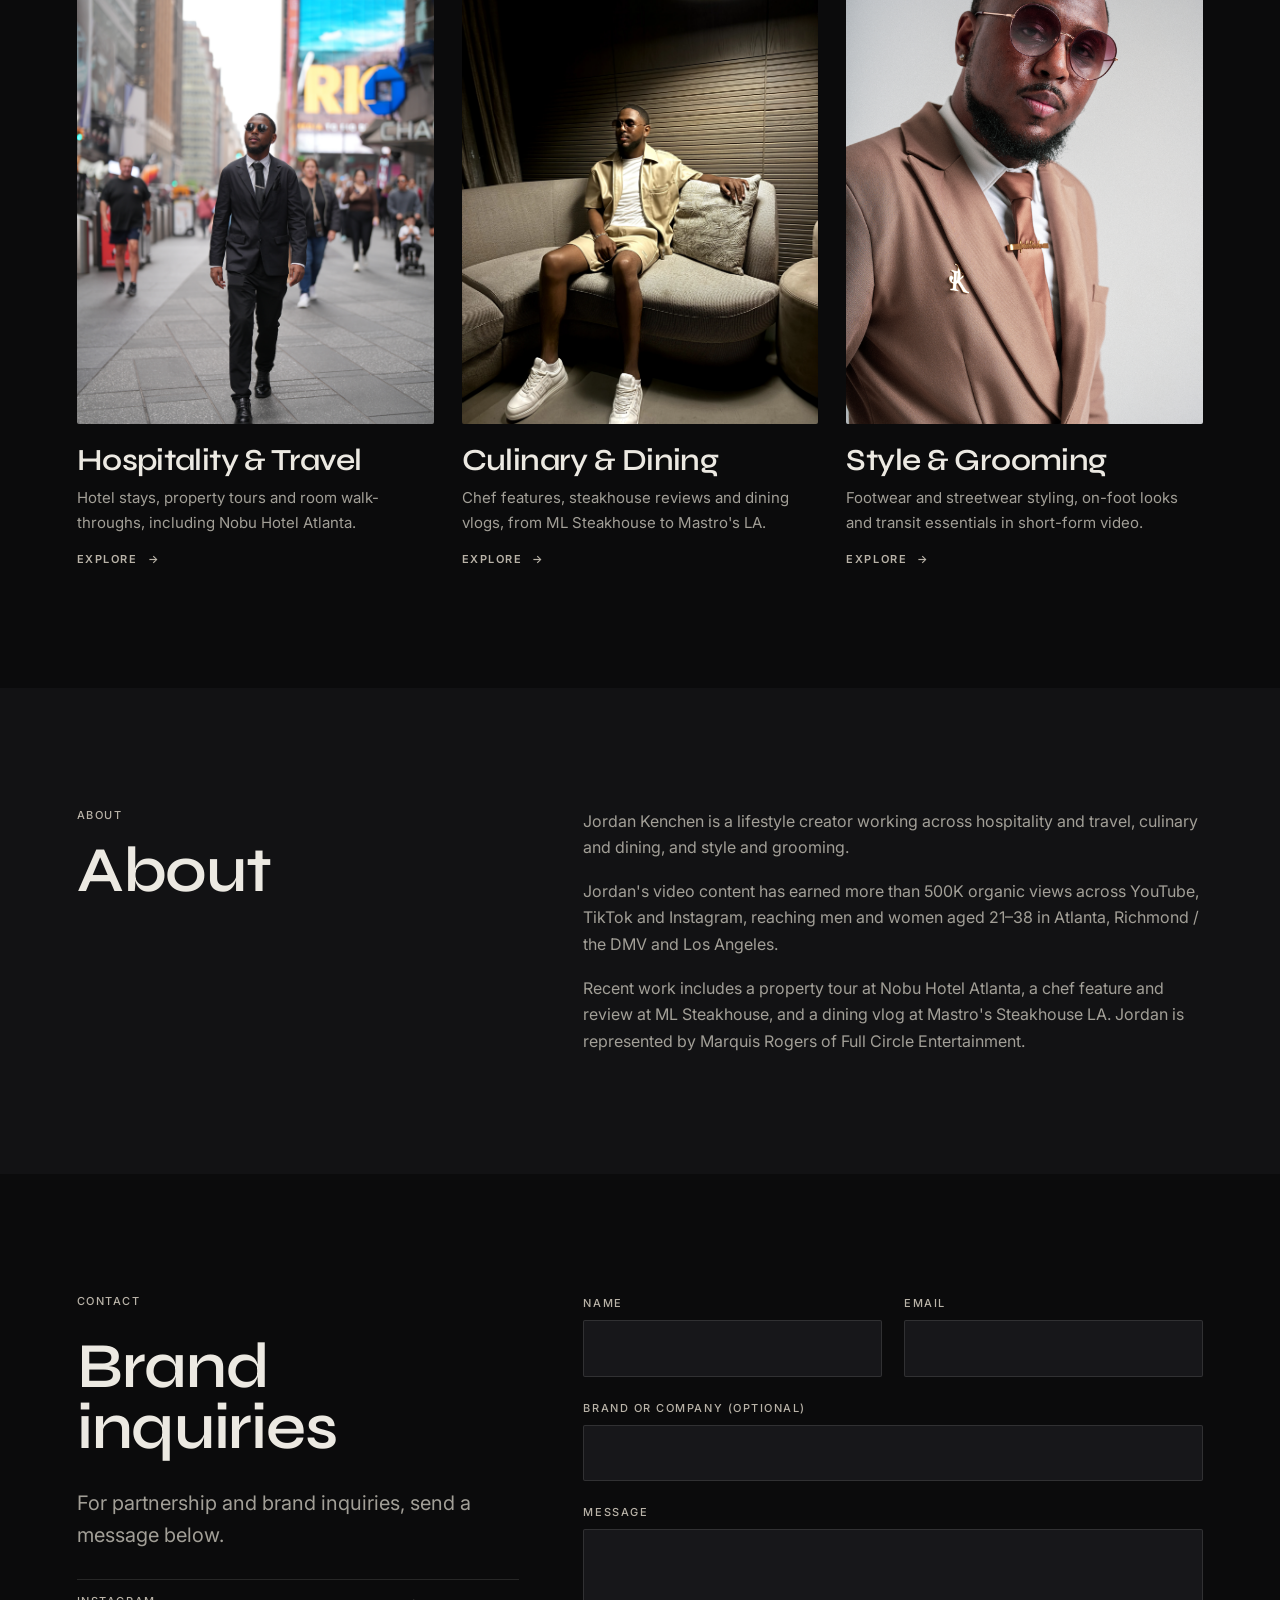
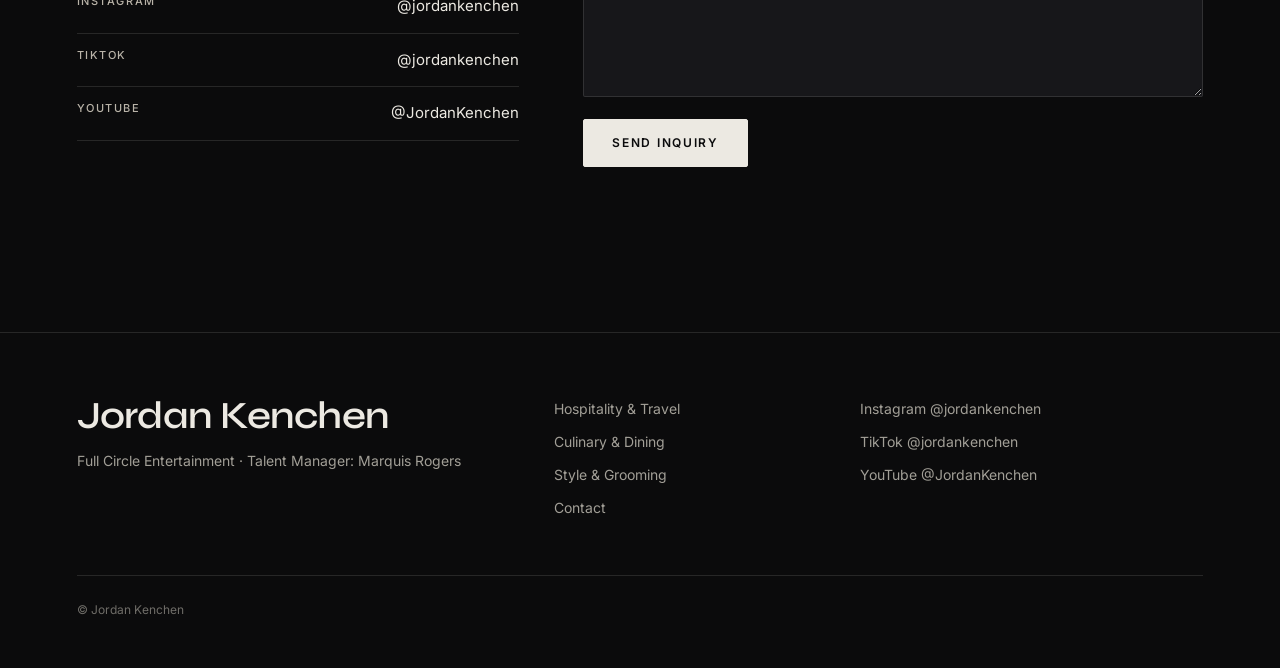
==== commit 714919cd: "test" ====
--- a/index.html
+++ b/index.html
@@ -45,6 +45,7 @@
       <a href="/style-grooming/">Style &amp; Grooming</a>
       <a href="/#contact">Contact</a>
     </nav>
+    
   </div>
   <noscript><p class="notice-bar">Please enable JavaScript to view this page.</p></noscript>
   <main id="main">
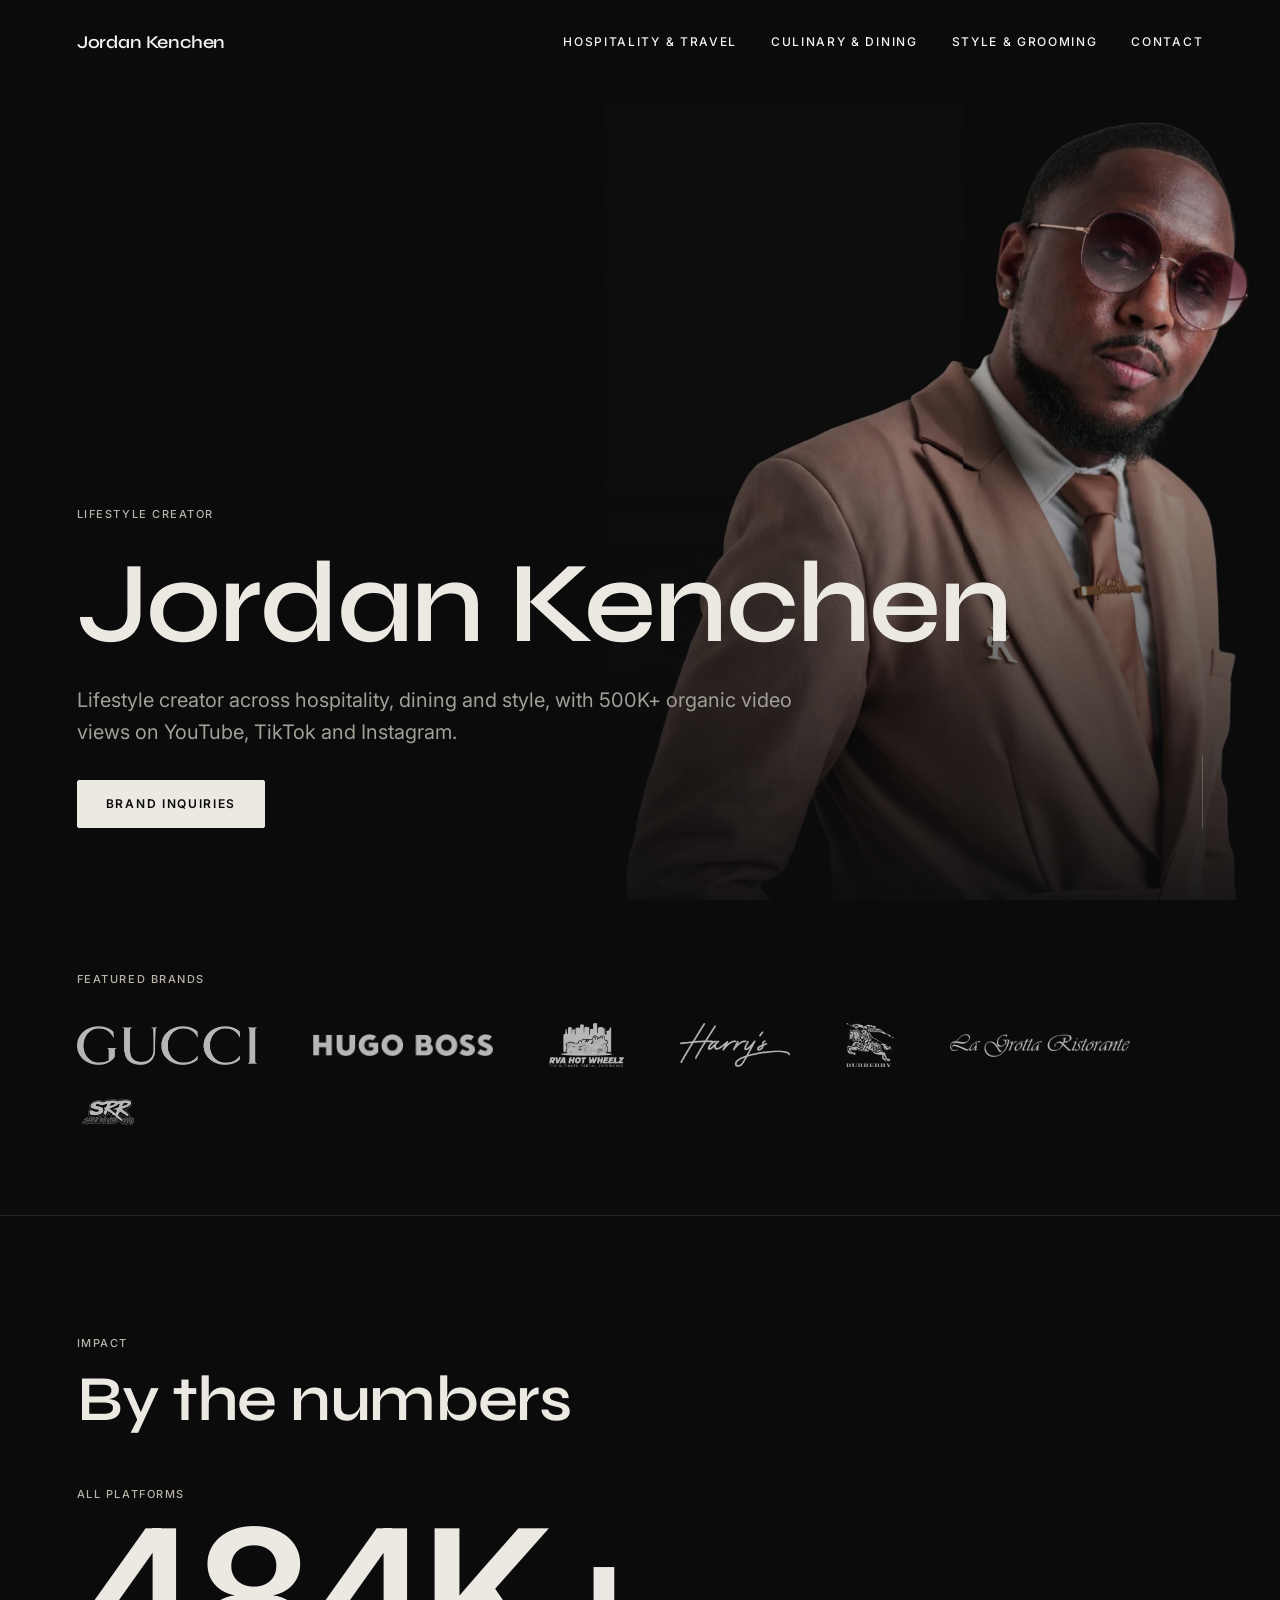
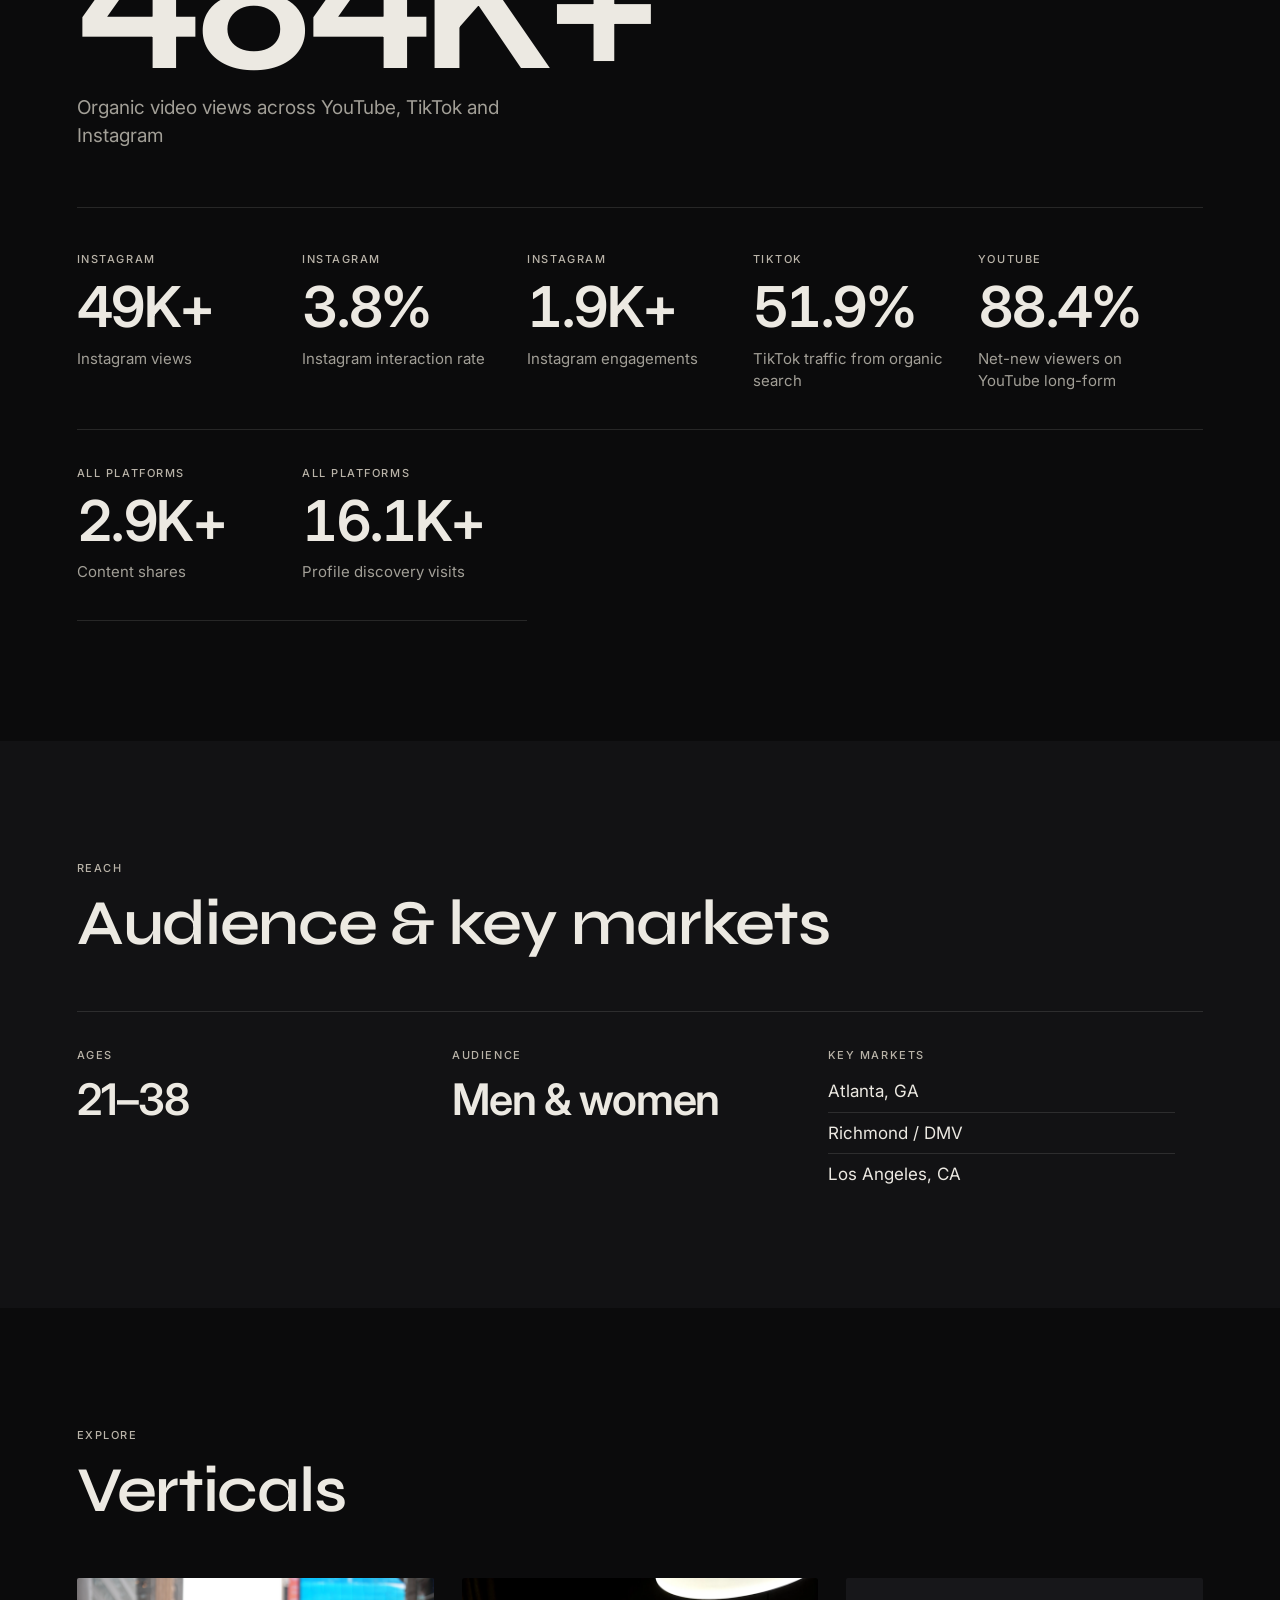
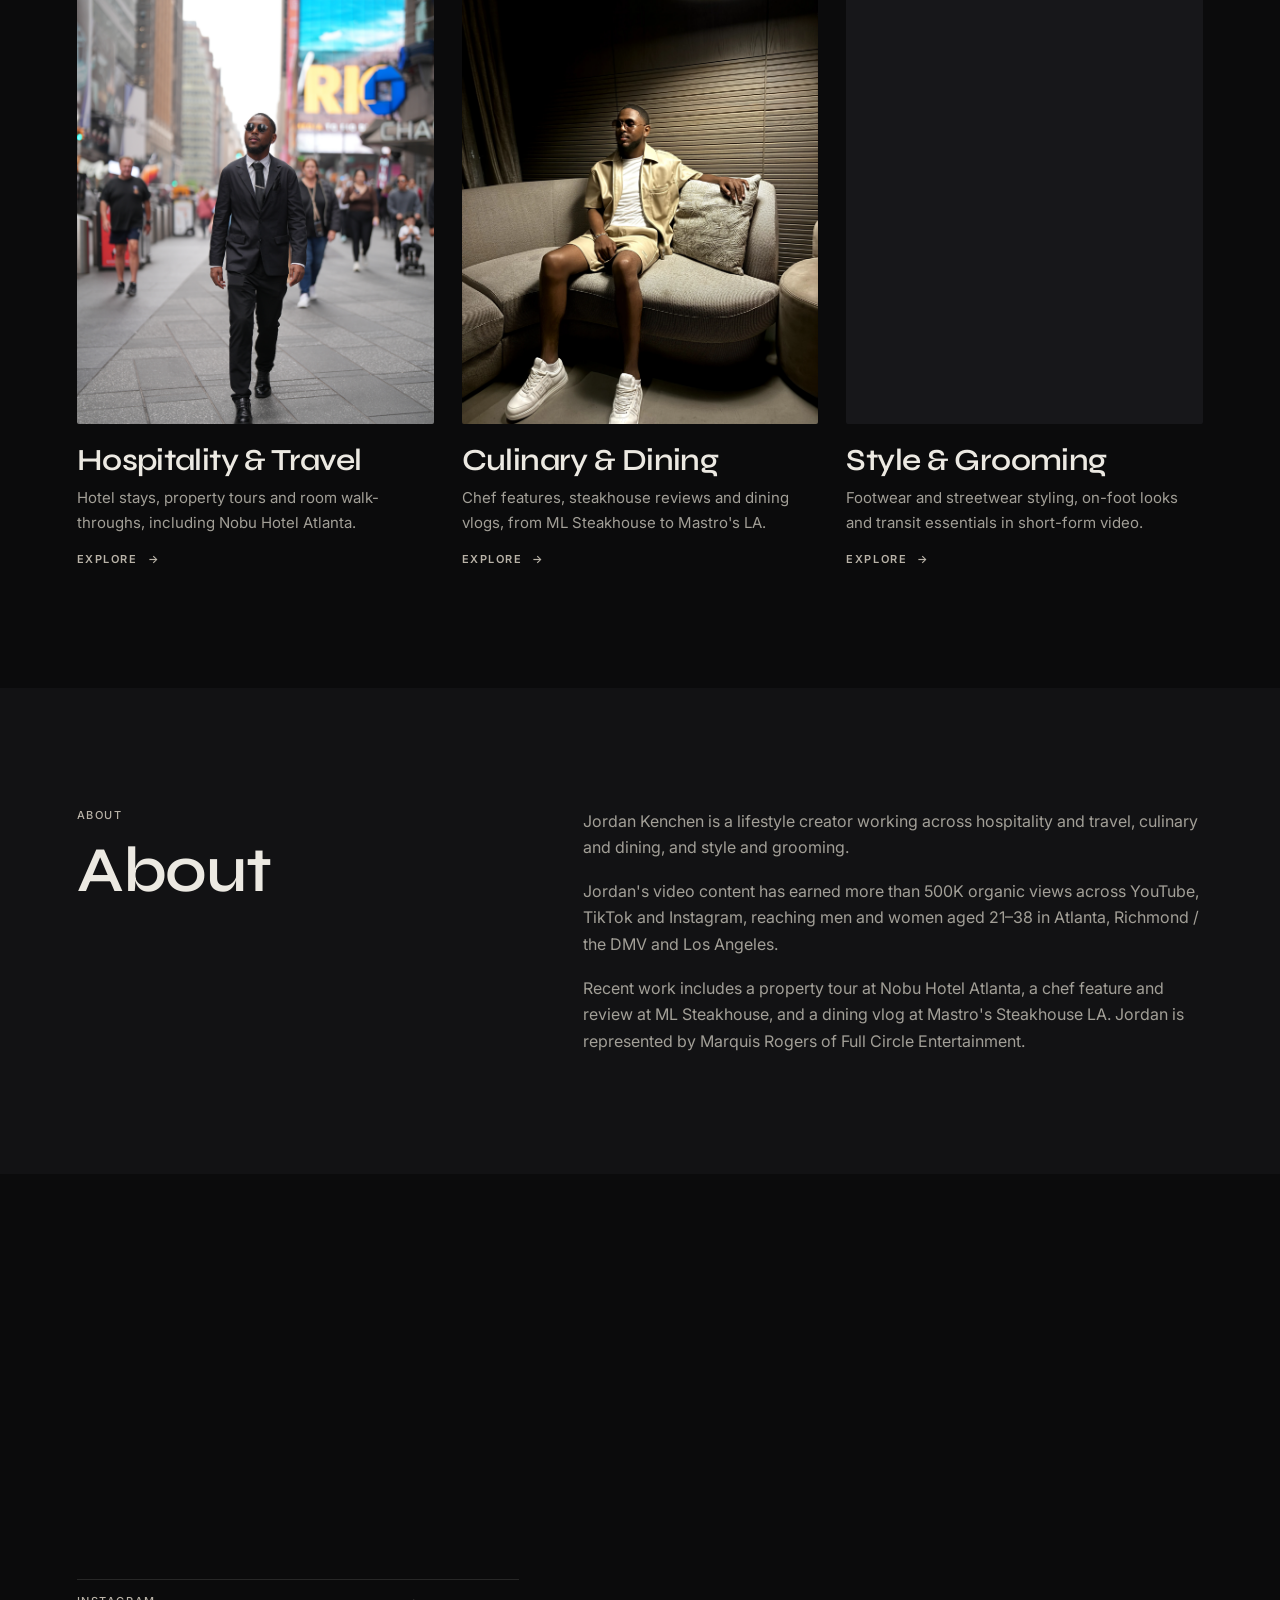
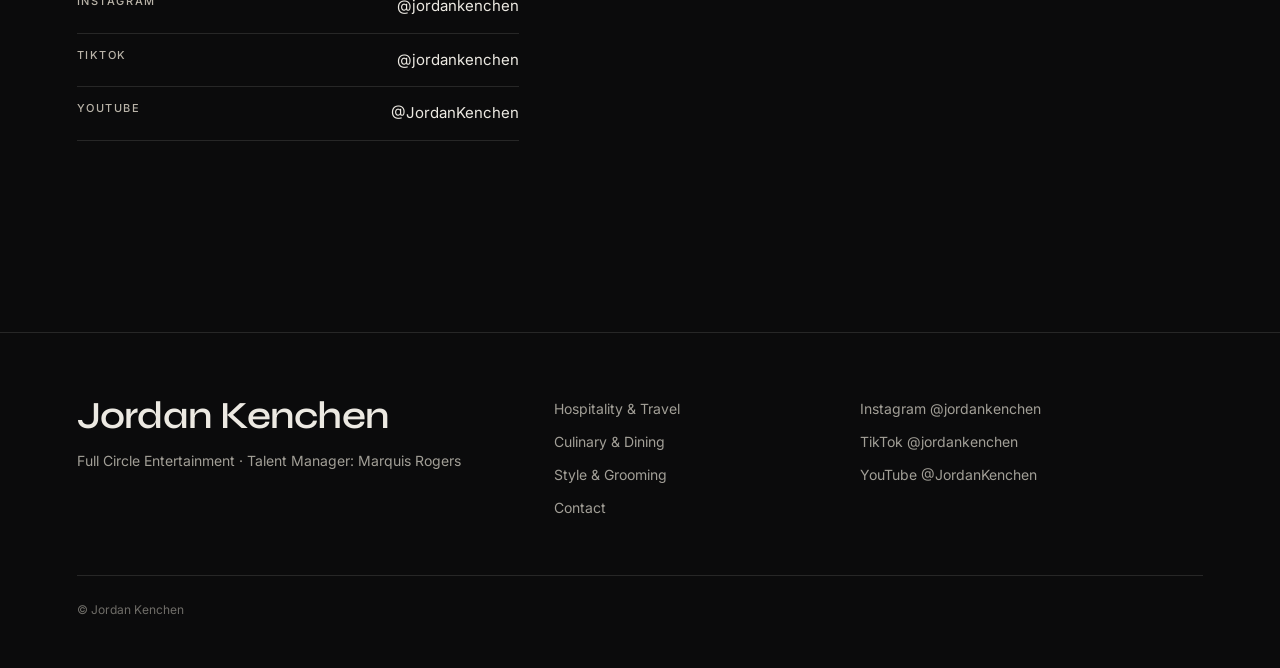
==== commit 9b23b2db: "Merge branch 'master' of https://github.com/ugcconnect09-ops/Jordan-" ====
--- a/index.html
+++ b/index.html
@@ -45,7 +45,6 @@
       <a href="/style-grooming/">Style &amp; Grooming</a>
       <a href="/#contact">Contact</a>
     </nav>
-    
   </div>
   <noscript><p class="notice-bar">Please enable JavaScript to view this page.</p></noscript>
   <main id="main">
@@ -64,7 +63,7 @@
           <div id="contact-socials"></div>
         </div>
         <form class="form reveal" id="contact-form" action="https://api.web3forms.com/submit" method="POST">
-          <input type="hidden" name="access_key" value="8432781b-708f-4a04-b838-6b15ff58adf9">
+          <input type="hidden" name="access_key" value="YOUR_WEB3FORMS_ACCESS_KEY">
           <input type="hidden" name="subject" value="New brand inquiry: Jordan Kenchen">
           <div class="hp" aria-hidden="true">
             <label>Leave this empty <input type="checkbox" name="botcheck" tabindex="-1" autocomplete="off"></label>
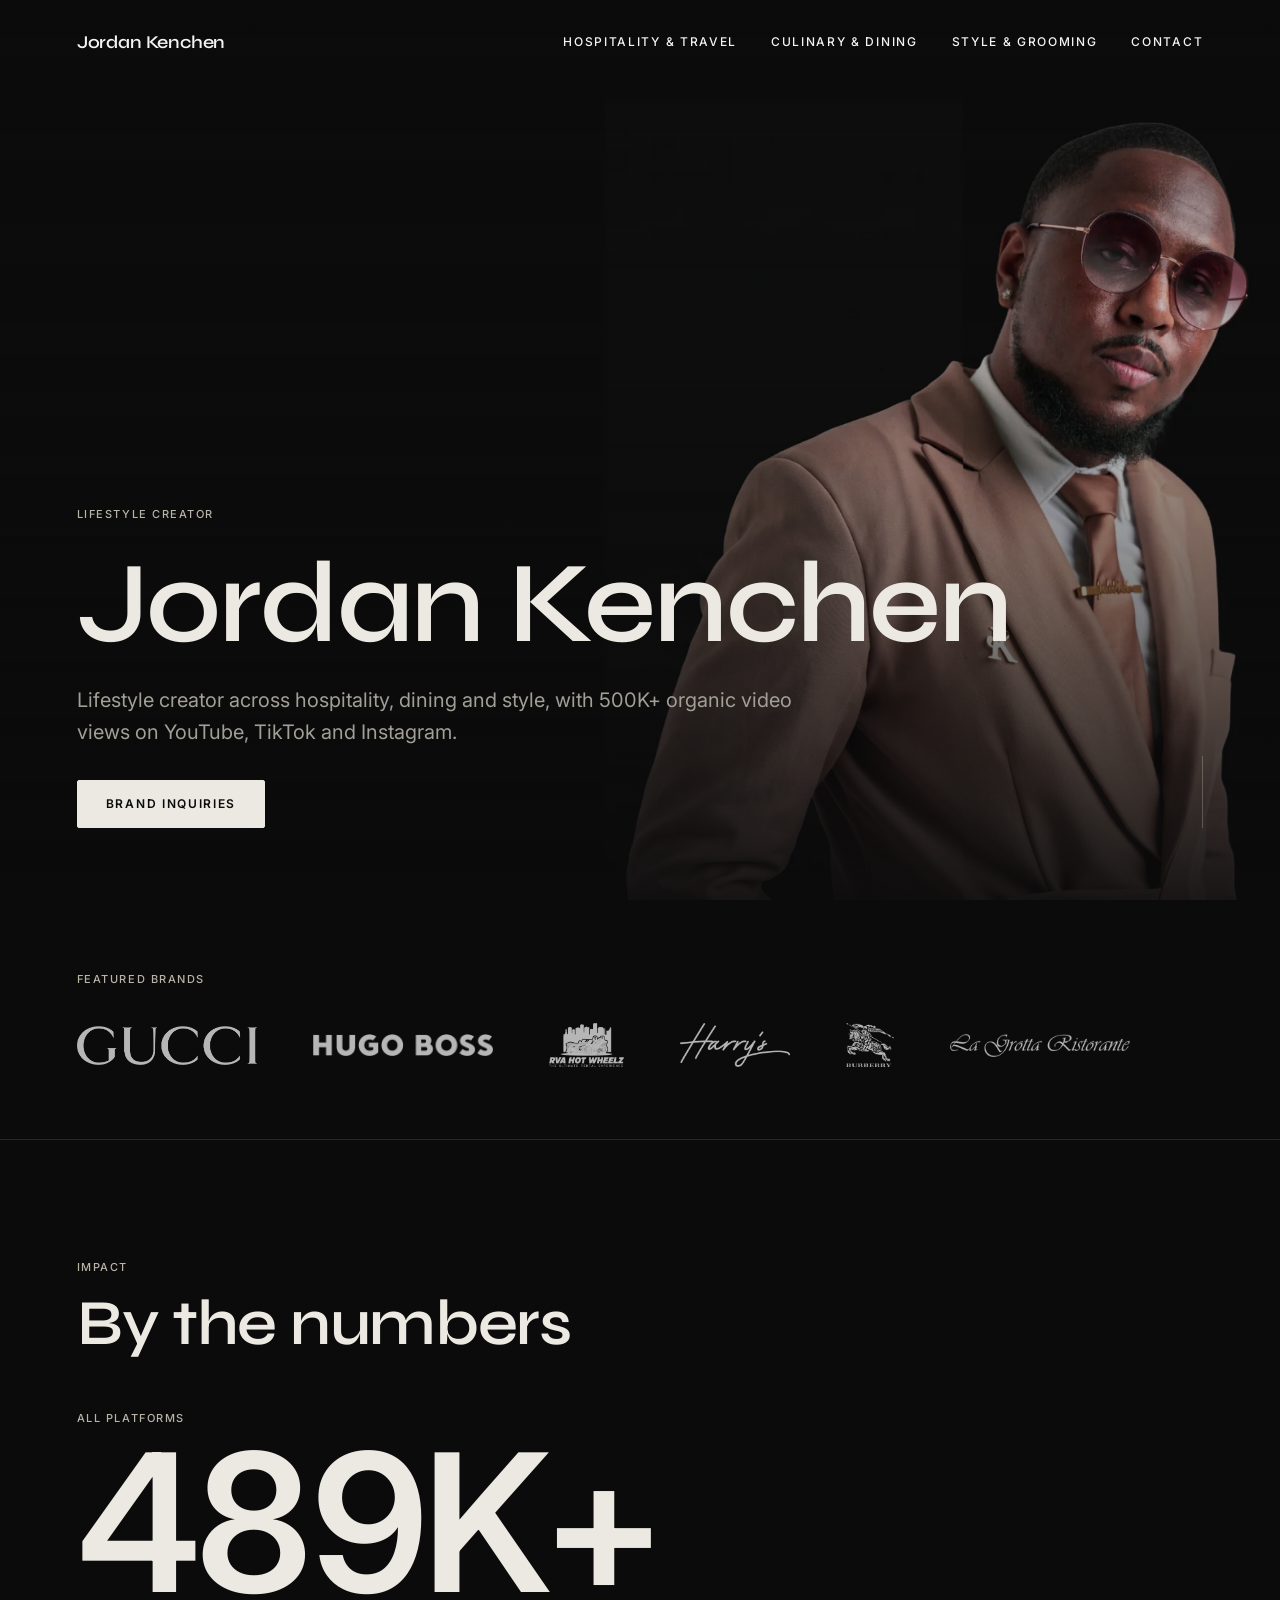
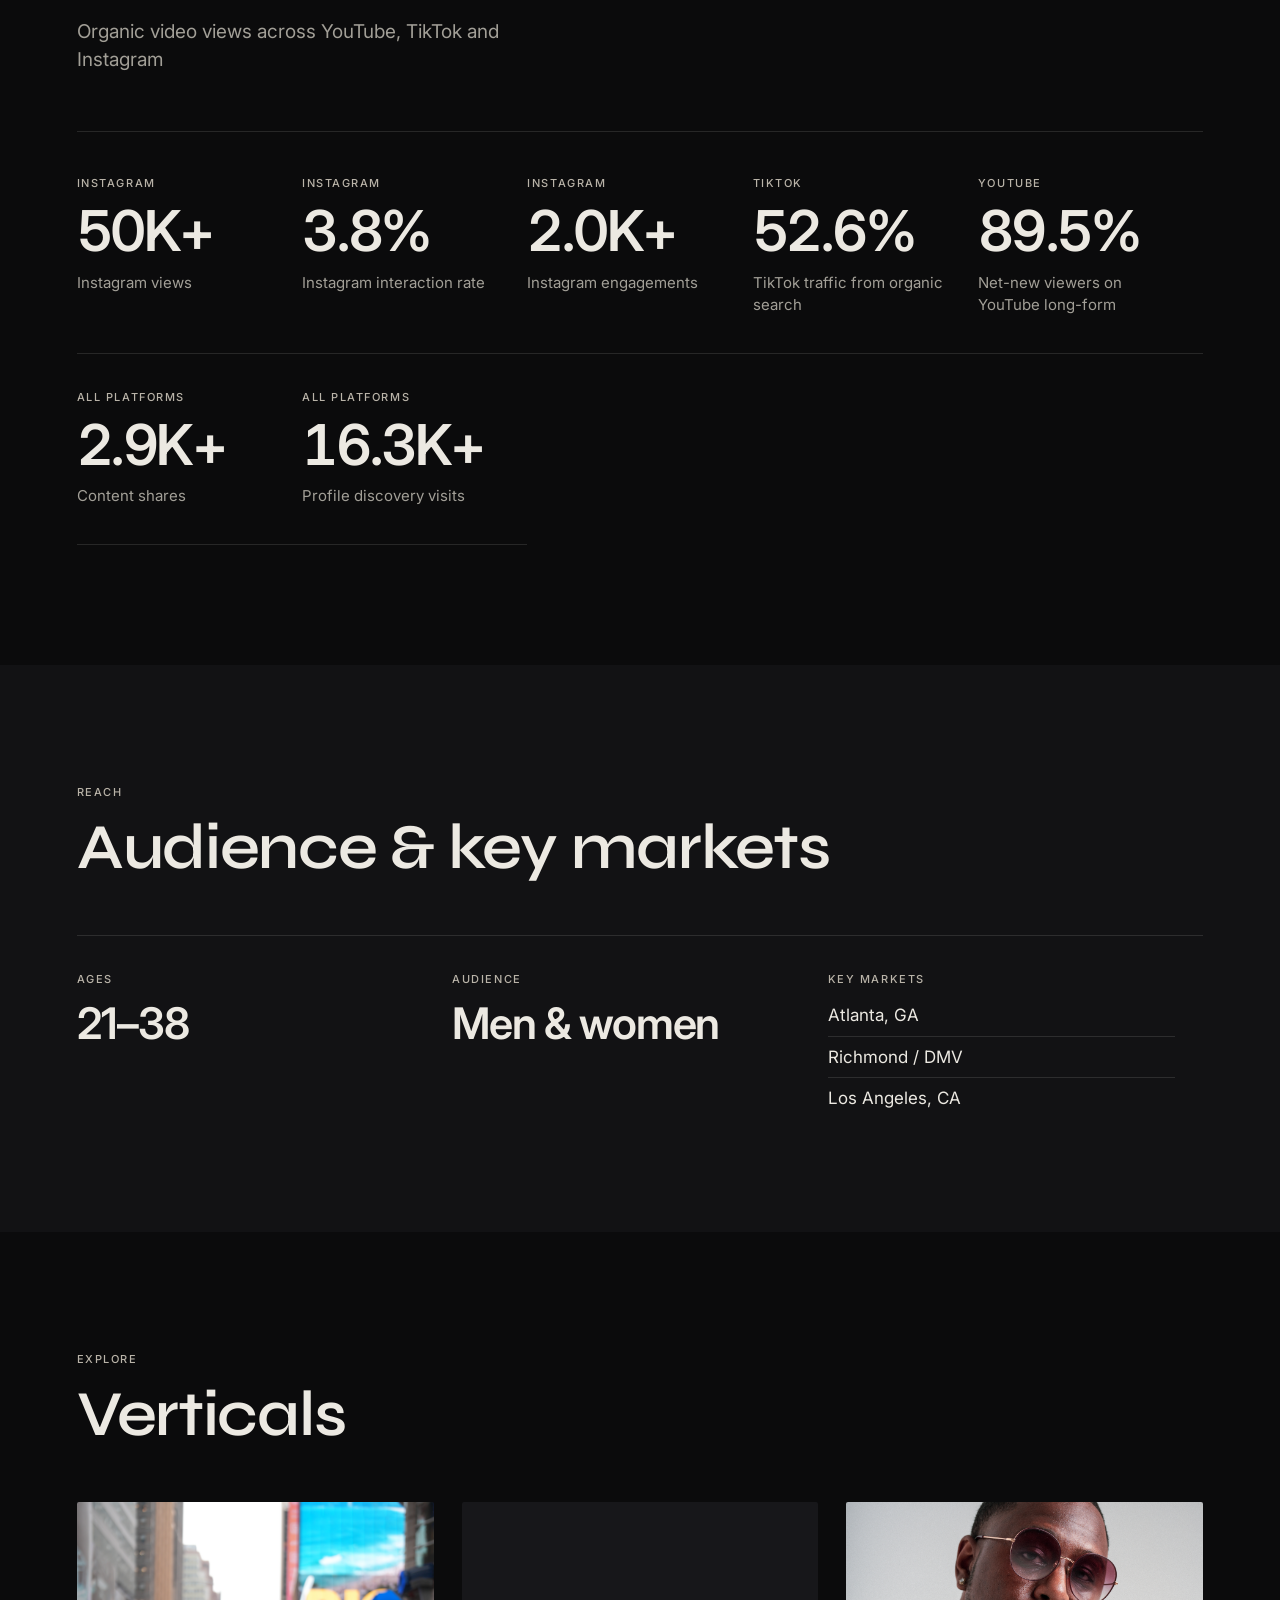
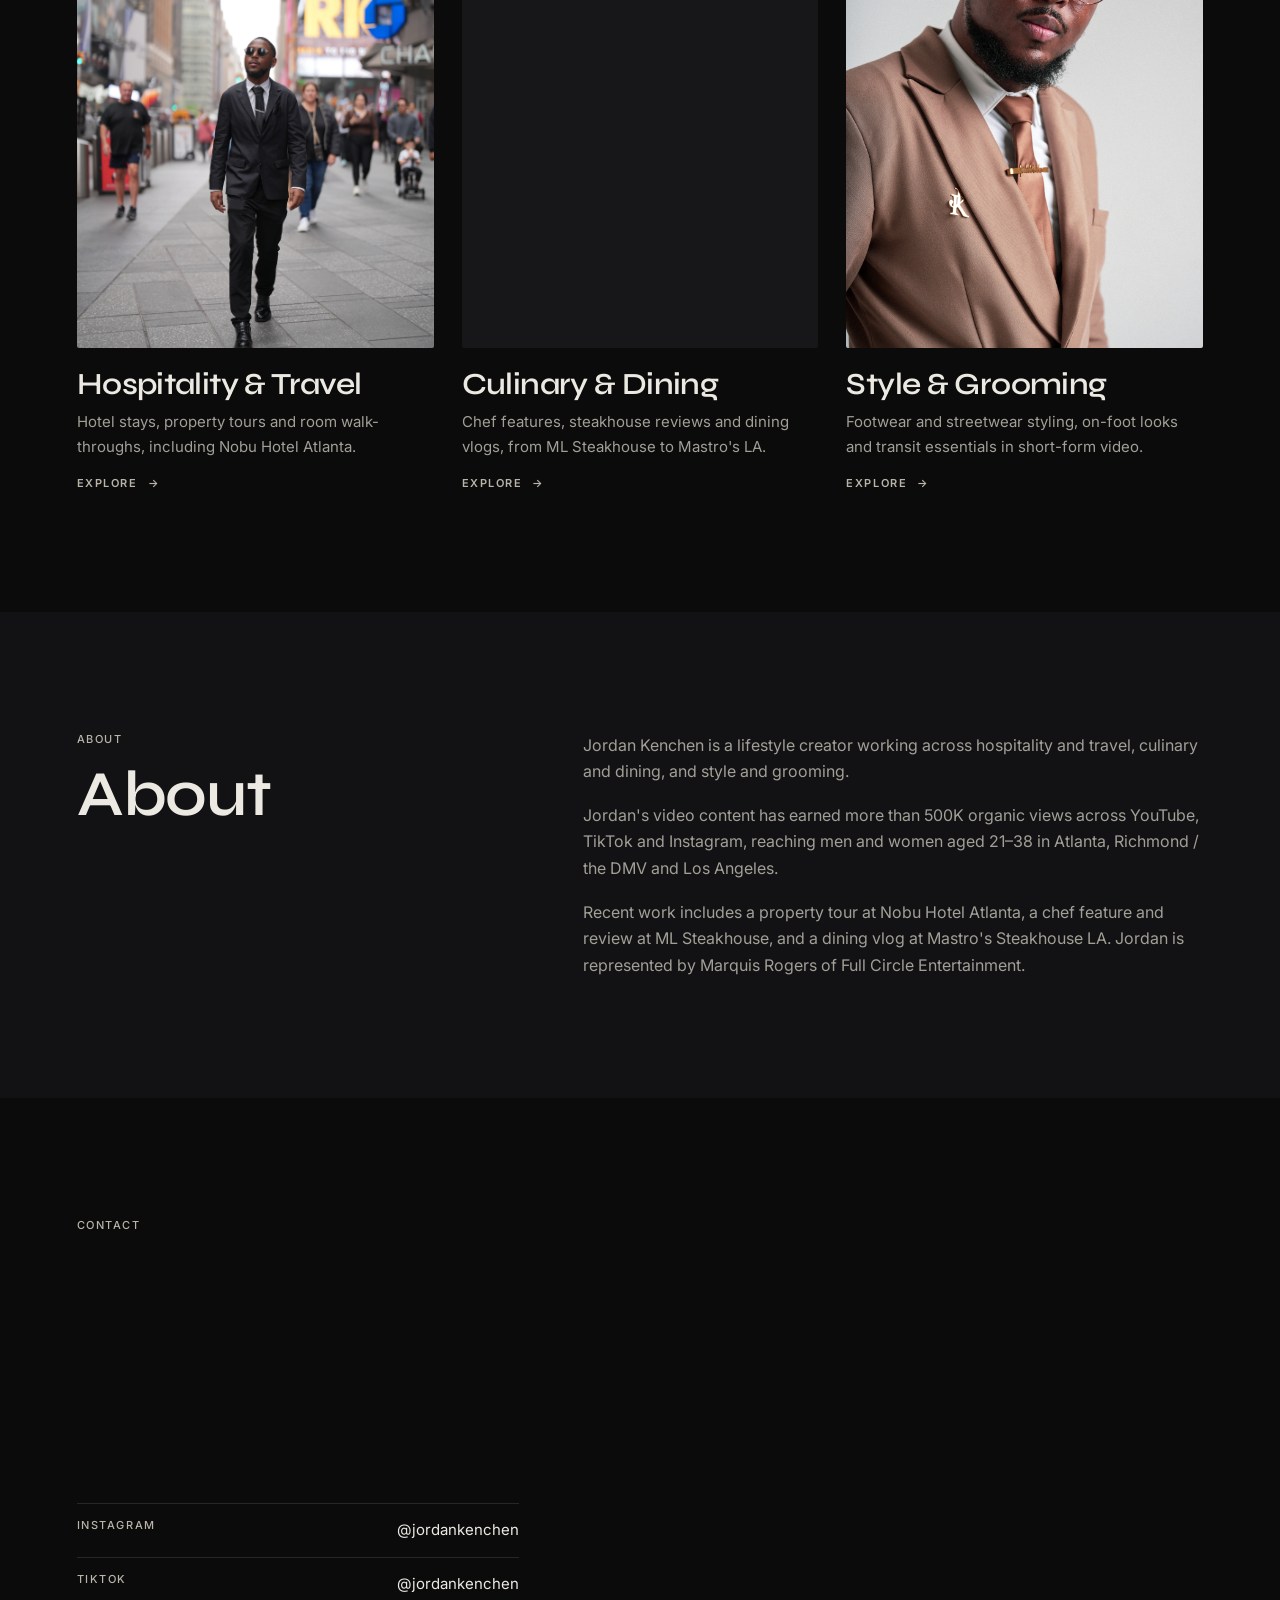
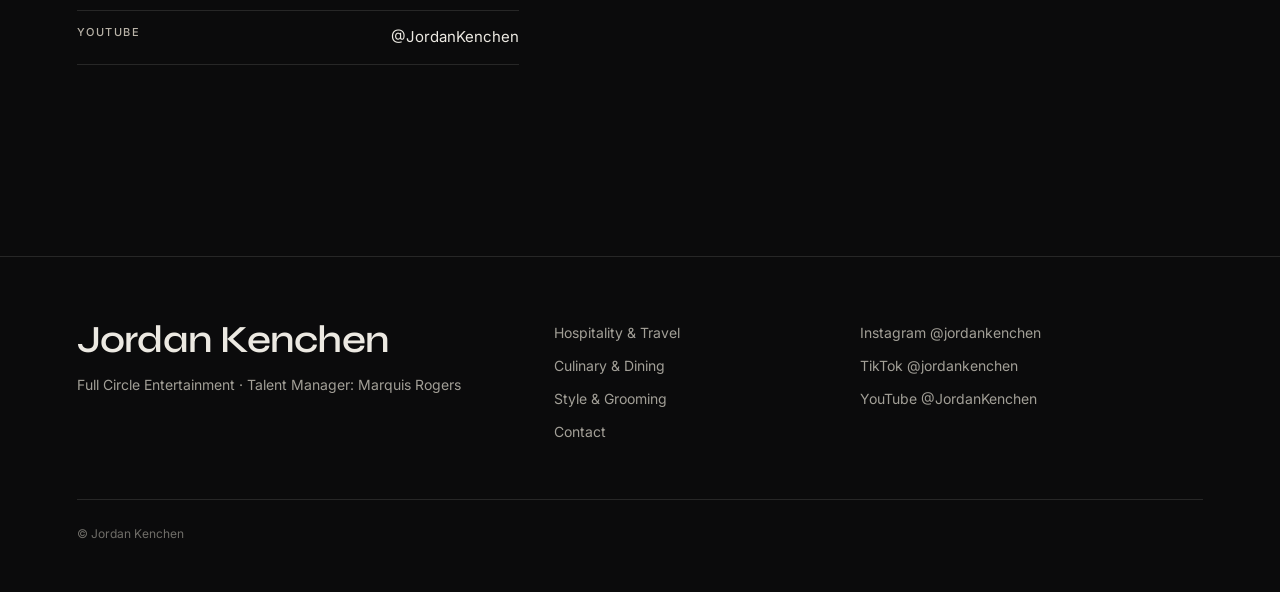
==== commit f451faac: "Update index.html" ====
--- a/index.html
+++ b/index.html
@@ -63,7 +63,7 @@
           <div id="contact-socials"></div>
         </div>
         <form class="form reveal" id="contact-form" action="https://api.web3forms.com/submit" method="POST">
-          <input type="hidden" name="access_key" value="YOUR_WEB3FORMS_ACCESS_KEY">
+          <input type="hidden" name="access_key" value="8432781b-708f-4a04-b838-6b15ff58adf9">
           <input type="hidden" name="subject" value="New brand inquiry: Jordan Kenchen">
           <div class="hp" aria-hidden="true">
             <label>Leave this empty <input type="checkbox" name="botcheck" tabindex="-1" autocomplete="off"></label>
